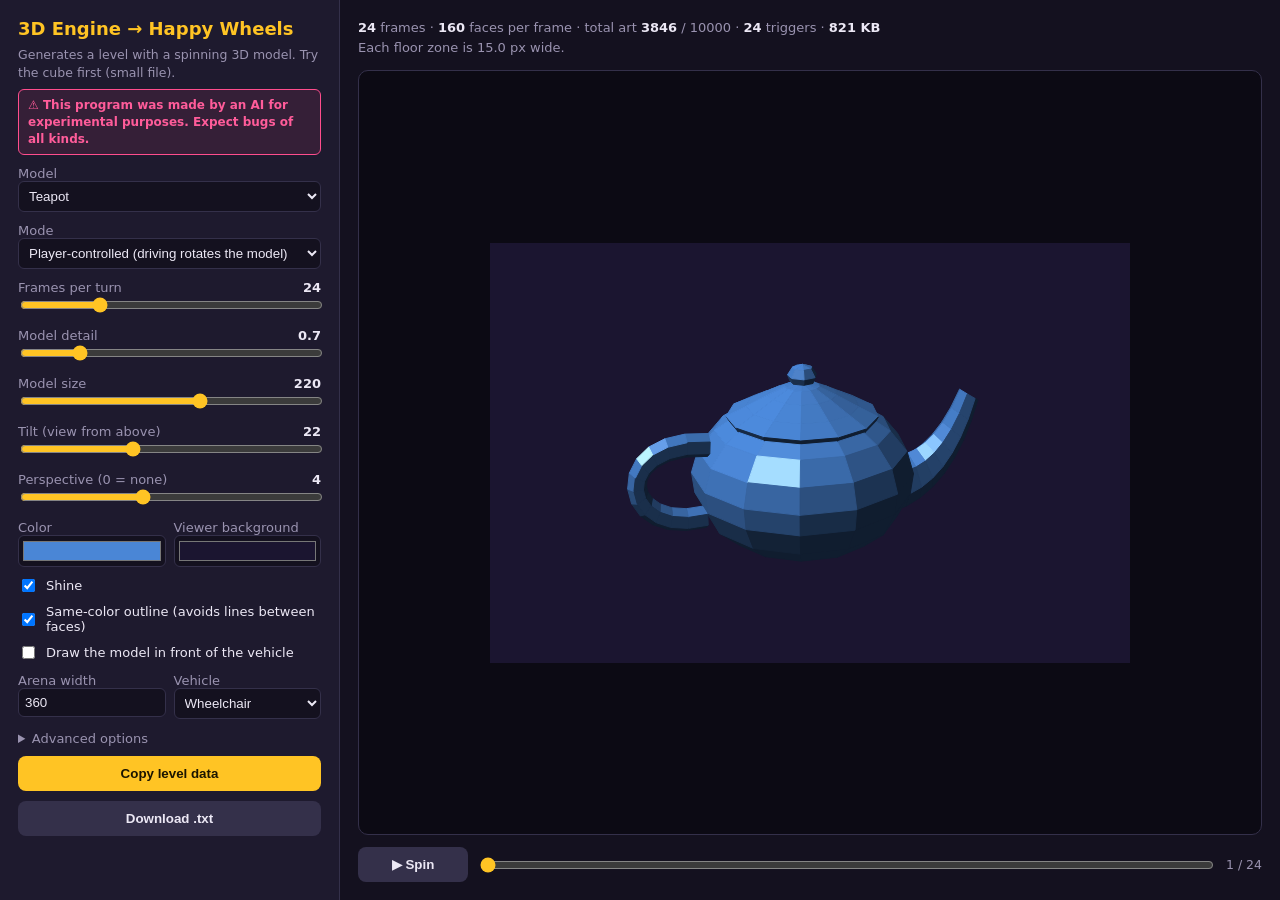
==== hw3d.html @ 662cba56 "Add files via upload" ====
<!doctype html>
<html lang="en"><head><meta charset="utf-8"><meta name="viewport" content="width=device-width,initial-scale=1">
<title>3D Engine for Happy Wheels</title>
<style>
:root{--bg:#14111f;--pn:#1e1a2e;--tx:#ece8f5;--mu:#9a93b0;--ac:#ffc424;--bd:#34304a}
*{box-sizing:border-box}body{margin:0;background:var(--bg);color:var(--tx);font:15px system-ui,sans-serif;display:flex;min-height:100vh}
aside{width:340px;padding:18px;background:var(--pn);border-right:1px solid var(--bd);overflow:auto;max-height:100vh;position:sticky;top:0}
main{flex:1;padding:18px;display:flex;flex-direction:column;gap:12px;min-width:0}
h1{font-size:18px;margin:0 0 6px;color:var(--ac)}
label{display:block;margin-top:11px;font-size:13px;color:var(--mu)}label b{color:var(--tx);float:right}
input[type=range]{width:100%;accent-color:var(--ac)}
select,input[type=number]{width:100%;background:var(--bg);color:var(--tx);border:1px solid var(--bd);border-radius:6px;padding:6px}
input[type=color]{width:100%;height:32px;background:var(--bg);border:1px solid var(--bd);border-radius:6px}
.row{display:flex;gap:8px}.row>div{flex:1}
.chk{display:flex;align-items:center;gap:8px;margin-top:9px;font-size:13px;color:var(--tx)}
button{background:var(--ac);color:#1b1500;border:0;border-radius:8px;padding:10px 14px;font-weight:700;cursor:pointer;width:100%;margin-top:10px}
button.s{background:var(--bd);color:var(--tx)}
details{margin-top:12px;font-size:13px;color:var(--mu)}summary{cursor:pointer}
#stats{font-size:13px;color:var(--mu);line-height:1.55}#stats b{color:var(--tx)}.warn{color:#ff8a8a}
#stage{flex:1;display:flex;align-items:center;justify-content:center;background:#0c0a14;border:1px solid var(--bd);border-radius:10px;min-height:320px}
canvas{max-width:100%;max-height:100%}
.ctl{display:flex;gap:10px;align-items:center}.ctl button{width:110px;margin:0}.ctl input{flex:1}
small{color:var(--mu)}
.ai{margin-top:8px;padding:7px 9px;border:1px solid #ff4d8d;border-radius:6px;background:#ff4d8d1a;color:#ff5c9a;font-size:12px;font-weight:700;line-height:1.4}
@media(max-width:760px){body{flex-direction:column}aside{width:auto;max-height:none;position:static}}
</style></head><body>
<aside>
<h1>3D Engine → Happy Wheels</h1>
<small>Generates a level with a spinning 3D model. Try the cube first (small file).</small>
<div class="ai">⚠ This program was made by an AI for experimental purposes. Expect bugs of all kinds.</div>
<label>Model</label>
<select id="model"><option value="tetera">Teapot</option><option value="cubo">Cube</option><option value="esfera">Faceted sphere</option><option value="toro">Torus (donut)</option><option value="obj">.obj file…</option></select>
<input id="obj" type="file" accept=".obj" style="display:none;margin-top:6px;color:var(--mu)">
<label>Mode</label>
<select id="mode"><option value="control">Player-controlled (driving rotates the model)</option><option value="auto">Automatic (spins by itself)</option></select>
<label>Frames per turn <b id="vN"></b></label><input id="frames" type="range" min="8" max="72" step="1" value="24">
<label>Model detail <b id="vD"></b></label><input id="detail" type="range" min="0.5" max="1.6" step="0.1" value="0.7">
<label>Model size <b id="vS"></b></label><input id="size" type="range" min="100" max="300" step="10" value="220">
<label>Tilt (view from above) <b id="vP"></b></label><input id="pitch" type="range" min="0" max="60" step="1" value="22">
<label>Perspective (0 = none) <b id="vQ"></b></label><input id="persp" type="range" min="0" max="10" step="0.5" value="4">
<div class="row"><div><label>Color</label><input id="color" type="color" value="#4a86d6"></div><div><label>Viewer background</label><input id="back" type="color" value="#1b1530"></div></div>
<div class="chk"><input id="spec" type="checkbox" checked><span>Shine</span></div>
<div class="chk"><input id="outline" type="checkbox" checked><span>Same-color outline (avoids lines between faces)</span></div>
<div class="chk"><input id="fore" type="checkbox"><span>Draw the model in front of the vehicle</span></div>
<div class="row"><div><label>Arena width</label><input id="arena" type="number" value="360"></div><div><label>Vehicle</label><select id="veh"><option value="1">Wheelchair</option><option value="2">Segway</option><option value="4">Shopping cart</option></select></div></div>
<div id="autoOpts" style="display:none"><label>Seconds per frame <b id="vT"></b></label><input id="dt" type="range" min="0.05" max="0.3" step="0.01" value="0.1"></div>
<details><summary>Advanced options</summary>
<div class="row"><div><label>"Triggered by" player</label><input id="bp" type="number" value="1"></div><div><label>"Triggered by" timers</label><input id="bt" type="number" value="5"></div></div>
<div class="row"><div><label>Zone repeat type</label><input id="rz" type="number" value="2"></div><div><label>Initial rotation (°)</label><input id="yaw0" type="number" value="20"></div></div>
<div class="row"><div><label>"Change opacity" action (group)</label><input id="opa" type="number" value="1"></div><div><label>"Activate" action (trigger)</label><input id="tra" type="number" value="0"></div></div>
<div class="row"><div><label>Position x</label><input id="cx" type="number" value="1000"></div><div><label>Floor height (y)</label><input id="floor" type="number" value="5400"></div></div>
<div class="chk"><input id="two" type="checkbox"><span>Draw both sides (if the .obj looks empty)</span></div>
<div class="chk"><input id="flip" type="checkbox"><span>Flip faces (.obj)</span></div>
</details>
<button id="copy">Copy level data</button>
<button id="dl" class="s">Download .txt</button>
</aside>
<main>
<div id="stats"></div>
<div id="stage"><canvas id="cv" width="640" height="420"></canvas></div>
<div class="ctl"><button id="play" class="s">▶ Spin</button><input id="fr" type="range" min="0" max="23" value="0"><small id="frl"></small></div>
</main>
<script>
/* HW3D: "motor 3D" precalculado para Happy Wheels.
   Renderiza N fotogramas del modelo girando (proyeccion, culling, orden de pintor, sombreado plano)
   como grupos de arte, y los muestra con triggers de opacidad:
   - modo "control": zonas en el piso; la posicion del jugador elige el fotograma.
   - modo "auto":    cadena de retrasos + temporizadores que ciclan los fotogramas solos. */
const HW3D = (function () {
  'use strict';
  const V = {
    sub: (a, b) => [a[0] - b[0], a[1] - b[1], a[2] - b[2]],
    add: (a, b) => [a[0] + b[0], a[1] + b[1], a[2] + b[2]],
    mul: (a, k) => [a[0] * k, a[1] * k, a[2] * k],
    dot: (a, b) => a[0] * b[0] + a[1] * b[1] + a[2] * b[2],
    cross: (a, b) => [a[1] * b[2] - a[2] * b[1], a[2] * b[0] - a[0] * b[2], a[0] * b[1] - a[1] * b[0]],
    len: (a) => Math.hypot(a[0], a[1], a[2]),
    norm: (a) => { const l = Math.hypot(a[0], a[1], a[2]) || 1; return [a[0] / l, a[1] / l, a[2] / l]; },
  };

  // ------------------------------------------------------------------ geometria
  function newell(p) {
    let nx = 0, ny = 0, nz = 0;
    for (let i = 0; i < p.length; i++) {
      const a = p[i], b = p[(i + 1) % p.length];
      nx += (a[1] - b[1]) * (a[2] + b[2]); ny += (a[2] - b[2]) * (a[0] + b[0]); nz += (a[0] - b[0]) * (a[1] + b[1]);
    }
    return V.norm([nx, ny, nz]);
  }
  function dedupe(p) {
    const o = [];
    for (const q of p) { const l = o[o.length - 1]; if (!l || V.len(V.sub(q, l)) > 1e-6) o.push(q); }
    if (o.length > 1 && V.len(V.sub(o[0], o[o.length - 1])) < 1e-6) o.pop();
    return o;
  }
  // agrega una cara orientada hacia afuera respecto de 'ctr' (punto interior local)
  function addFace(M, pts, ctr, part) {
    let p = dedupe(pts); if (p.length < 3) return;
    const n = newell(p), m = V.mul(p.reduce((a, b) => V.add(a, b), [0, 0, 0]), 1 / p.length);
    if (ctr && V.dot(n, V.sub(m, ctr)) < 0) p = p.slice().reverse();
    M.faces.push({ p, part });
  }
  function revolve(M, prof, seg, part, y0) {
    const ring = (i, u) => { const a = (u / seg) * Math.PI * 2; return [prof[i][0] * Math.cos(a), prof[i][1], prof[i][0] * Math.sin(a)]; };
    for (let i = 0; i < prof.length - 1; i++) for (let u = 0; u < seg; u++)
      addFace(M, [ring(i, u), ring(i, u + 1), ring(i + 1, u + 1), ring(i + 1, u)], [0, (prof[i][1] + prof[i + 1][1]) / 2, 0], part);
  }
  function sweep(M, center, radius, seg, part) {
    const n = center.length, rings = [], cs = [];
    for (let i = 0; i < n; i++) {
      const t = V.norm(V.sub(center[Math.min(n - 1, i + 1)], center[Math.max(0, i - 1)]));
      const b = [0, 0, 1], nm = V.norm(V.cross(b, t)); const ring = [];
      for (let u = 0; u < seg; u++) { const a = (u / seg) * Math.PI * 2; ring.push(V.add(center[i], V.add(V.mul(nm, radius[i] * Math.cos(a)), V.mul(b, radius[i] * Math.sin(a))))); }
      rings.push(ring);
    }
    for (let i = 0; i < n - 1; i++) for (let u = 0; u < seg; u++) {
      const u2 = (u + 1) % seg;
      addFace(M, [rings[i][u], rings[i][u2], rings[i + 1][u2], rings[i + 1][u]], V.mul(V.add(center[i], center[i + 1]), 0.5), part);
    }
  }
  const bez = (P, t) => { const s = 1 - t; let o = [0, 0, 0]; const n = P.length - 1;
    const C = n === 2 ? [1, 2, 1] : [1, 3, 3, 1];
    P.forEach((p, i) => { o = V.add(o, V.mul(p, C[i] * Math.pow(s, n - i) * Math.pow(t, i))); }); return o; };
  function normalize(M) {
    let mn = [1e9, 1e9, 1e9], mx = [-1e9, -1e9, -1e9];
    M.faces.forEach((f) => f.p.forEach((q) => { for (let i = 0; i < 3; i++) { mn[i] = Math.min(mn[i], q[i]); mx[i] = Math.max(mx[i], q[i]); } }));
    const c = V.mul(V.add(mn, mx), 0.5); let r = 0;
    M.faces.forEach((f) => { f.p = f.p.map((q) => V.sub(q, c)); f.p.forEach((q) => (r = Math.max(r, V.len(q)))); });
    M.faces.forEach((f) => (f.p = f.p.map((q) => V.mul(q, 1 / r))));
    return M;
  }

  const MODELS = {
    cubo() {
      const M = { faces: [] }, s = 0.72;
      const P = (x, y, z) => [x * s, y * s, z * s];
      [[[-1, -1, 1], [1, -1, 1], [1, 1, 1], [-1, 1, 1]], [[1, -1, -1], [-1, -1, -1], [-1, 1, -1], [1, 1, -1]],
       [[-1, -1, -1], [-1, -1, 1], [-1, 1, 1], [-1, 1, -1]], [[1, -1, 1], [1, -1, -1], [1, 1, -1], [1, 1, 1]],
       [[-1, 1, 1], [1, 1, 1], [1, 1, -1], [-1, 1, -1]], [[-1, -1, -1], [1, -1, -1], [1, -1, 1], [-1, -1, 1]]]
        .forEach((q) => addFace(M, q.map((a) => P(...a)), [0, 0, 0], 0));
      return normalize(M);
    },
    esfera() { // icosaedro subdividido una vez (80 caras)
      const t = (1 + Math.sqrt(5)) / 2;
      let v = [[-1, t, 0], [1, t, 0], [-1, -t, 0], [1, -t, 0], [0, -1, t], [0, 1, t], [0, -1, -t], [0, 1, -t], [t, 0, -1], [t, 0, 1], [-t, 0, -1], [-t, 0, 1]].map(V.norm);
      let f = [[0, 11, 5], [0, 5, 1], [0, 1, 7], [0, 7, 10], [0, 10, 11], [1, 5, 9], [5, 11, 4], [11, 10, 2], [10, 7, 6], [7, 1, 8], [3, 9, 4], [3, 4, 2], [3, 2, 6], [3, 6, 8], [3, 8, 9], [4, 9, 5], [2, 4, 11], [6, 2, 10], [8, 6, 7], [9, 8, 1]];
      const cache = {}, mid = (a, b) => { const k = a < b ? a + '_' + b : b + '_' + a; if (cache[k] === undefined) { v.push(V.norm(V.mul(V.add(v[a], v[b]), 0.5))); cache[k] = v.length - 1; } return cache[k]; };
      const g = []; f.forEach(([a, b, c]) => { const ab = mid(a, b), bc = mid(b, c), ca = mid(c, a); g.push([a, ab, ca], [b, bc, ab], [c, ca, bc], [ab, bc, ca]); });
      const M = { faces: [] }; g.forEach((tr) => addFace(M, tr.map((i) => v[i]), [0, 0, 0], 0));
      return normalize(M);
    },
    toro(d = 1) {
      const M = { faces: [] }, U = Math.max(8, Math.round(22 * d)), W = Math.max(6, Math.round(11 * d)), R = 0.68, r = 0.32;
      const P = (u, w) => { const a = (u / U) * Math.PI * 2, b = (w / W) * Math.PI * 2;
        return [(R + r * Math.cos(b)) * Math.cos(a), r * Math.sin(b), (R + r * Math.cos(b)) * Math.sin(a)]; };
      for (let u = 0; u < U; u++) for (let w = 0; w < W; w++) {
        const a = ((u + 0.5) / U) * Math.PI * 2;
        addFace(M, [P(u, w), P(u + 1, w), P(u + 1, w + 1), P(u, w + 1)], [R * Math.cos(a), 0, R * Math.sin(a)], 0);
      }
      return normalize(M);
    },
    tetera(d = 1) {
      const M = { faces: [] }, S = Math.max(8, Math.round(18 * d)), SS = Math.max(6, Math.round(10 * d)), SH = Math.max(5, Math.round(8 * d));
      revolve(M, [[0, 0], [0.38, 0.02], [0.62, 0.08], [0.8, 0.2], [0.9, 0.36], [0.92, 0.5], [0.86, 0.65], [0.72, 0.78], [0.6, 0.84]], S, 0);
      revolve(M, [[0.6, 0.84], [0.62, 0.87], [0.46, 0.93], [0.28, 1.0], [0.14, 1.05], [0, 1.07]], S, 1);
      revolve(M, [[0, 1.07], [0.1, 1.08], [0.12, 1.12], [0.08, 1.17], [0, 1.19]], Math.max(6, Math.round(10 * d)), 2);
      const sp = [], spr = []; for (let i = 0; i <= 8; i++) { const t = i / 8; sp.push(bez([[0.78, 0.3, 0], [1.28, 0.3, 0], [1.52, 0.86, 0]], t)); spr.push(0.2 - 0.11 * t); }
      sweep(M, sp, spr, SS, 3);
      const hd = [], hr = []; for (let i = 0; i <= 12; i++) { const t = i / 12; hd.push(bez([[-0.8, 0.74, 0], [-1.6, 0.86, 0], [-1.55, 0.2, 0], [-0.84, 0.26, 0]], t)); hr.push(0.075); }
      sweep(M, hd, hr, SH, 4);
      M.faces.forEach((f) => (f.p = f.p.map((q) => [q[0], q[1] * 1.3, q[2]]))); // mas alta
      return normalize(M);
    },
  };

  function parseOBJ(text) {
    const vs = [], M = { faces: [] };
    for (const line of text.split(/\r?\n/)) {
      const t = line.trim().split(/\s+/);
      if (t[0] === 'v') vs.push([+t[1], +t[2], +t[3]]);
      else if (t[0] === 'f') {
        const idx = t.slice(1).map((s) => { const k = parseInt(s, 10); return k < 0 ? vs.length + k : k - 1; });
        if (idx.length >= 3 && idx.every((k) => vs[k])) M.faces.push({ p: idx.map((k) => vs[k]), part: 0 });
      }
    }
    if (!M.faces.length) throw new Error('The OBJ file has no faces');
    return normalize(M);
  }

  // ------------------------------------------------------------------ render
  const hex = (c) => (c[0] << 16) | (c[1] << 8) | c[2];
  const clamp = (v) => Math.max(0, Math.min(255, Math.round(v)));
  /* o: {frames,pitch,yaw0,persp,color:[r,g,b],spec,flip,twoSided,outline} -> {frames:[{polys:[{pts,color}]}],extent} */
  function renderFrames(model, o) {
    const N = o.frames, pit = (o.pitch * Math.PI) / 180, cp = Math.cos(pit), sp = Math.sin(pit);
    const D = o.persp > 0 ? o.persp : 0, L = V.norm([-0.45, 0.65, 0.62]);
    const frames = []; let ext = 0;
    for (let k = 0; k < N; k++) {
      const th = ((o.yaw0 || 0) * Math.PI) / 180 + (k / N) * Math.PI * 2, c = Math.cos(th), s = Math.sin(th);
      const rot = (q) => { const x = q[0] * c + q[2] * s, z = -q[0] * s + q[2] * c; return [x, q[1] * cp - z * sp, q[1] * sp + z * cp]; };
      const out = [];
      for (const f of model.faces) {
        let P = f.p.map(rot); if (o.flip) P = P.slice().reverse();
        const n = newell(P), m = V.mul(P.reduce((a, b) => V.add(a, b), [0, 0, 0]), 1 / P.length);
        const toEye = D ? V.sub([0, 0, D], m) : [0, 0, 1];
        let facing = V.dot(n, toEye) > 0;
        if (!facing && !o.twoSided) continue;
        const nn = facing ? n : V.mul(n, -1);
        const diff = Math.max(0, V.dot(nn, L)), r = V.sub(V.mul(nn, 2 * V.dot(nn, L)), L);
        const spec = o.spec ? Math.pow(Math.max(0, r[2]), 24) * 0.55 : 0, ia = 0.22 + 0.82 * diff;
        const base = (o.partColors && o.partColors[f.part]) || o.color;
        const col = [clamp(base[0] * ia + 255 * spec), clamp(base[1] * ia + 255 * spec), clamp(base[2] * ia + 255 * spec)];
        const pts = P.map((q) => { const sc = D ? D / (D - q[2]) : 1; return [q[0] * sc, -q[1] * sc]; });
        for (const q of pts) ext = Math.max(ext, Math.abs(q[0]), Math.abs(q[1]));
        out.push({ pts, z: m[2], color: col });
      }
      out.sort((a, b) => a.z - b.z);
      frames.push({ polys: out });
    }
    return { frames, extent: ext };
  }

  // ------------------------------------------------------------------ XML
  const r1 = (v) => Math.round(v * 10) / 10;
  function artXml(pts, color, outline, id) {
    const Q = pts.map((p) => [r1(p[0]), r1(p[1])]);
    let a = 1e9, b = 1e9, c = -1e9, d = -1e9; Q.forEach((q) => { a = Math.min(a, q[0]); c = Math.max(c, q[0]); b = Math.min(b, q[1]); d = Math.max(d, q[1]); });
    const w = Math.max(2, Math.round(c - a)), h = Math.max(2, Math.round(d - b)), cx = (a + c) / 2, cy = (b + d) / 2;
    return { cx, cy, w, h, vs: Q.map((q, i) => `v${i}="${r1(q[0] - cx)}_${r1(q[1] - cy)}"`).join(' '), n: Q.length, color, outline, id };
  }
  const esc = (s) => String(s).replace(/&/g, '&amp;').replace(/</g, '&lt;');

  /* p: opciones del nivel. Devuelve {xml, stats, frames, scale, ...} */
  function build(model, p) {
    const N = p.frames, rf = renderFrames(model, p), scale = (p.size / 2) / (rf.extent || 1);
    const cx = p.cx, floor = p.floor, my = floor - p.height;   // centro del modelo
    let id = 0, art = 0, faces = 0;
    const groups = rf.frames.map((fr, k) => {
      const sh = [];
      for (const q of fr.polys) {
        const pts = q.pts.map((t) => [cx + t[0] * scale, my + t[1] * scale]);
        const A = artXml(pts, hex(q.color), p.outline ? hex(q.color) : -1, id++);
        if (A.n < 3) continue;
        sh.push(`<sh t="4" i="f" p0="${r1(A.cx)}" p1="${r1(A.cy)}" p2="${A.w}" p3="${A.h}" p4="0" p5="f" p6="f" p7="1" p8="${A.color}" p9="${A.outline}" p10="100" p11="1"><v f="t" id="${A.id}" n="${A.n}" ${A.vs}/></sh>`);
      }
      faces += sh.length; art += sh.length;
      const op = k === 0 ? 100 : 0;
      return `<g x="${r1(cx)}" y="${r1(my)}" r="0" ox="${-r1(cx)}" oy="${-r1(my)}" s="f" f="${p.foreground ? 't' : 'f'}" o="${op}" im="f" fr="f">\n${sh.join('\n')}\n</g>`;
    });

    // ----- escenario -----
    const shapes = [], specials = [], WW = p.arenaW, wallH = 700, th = 300;
    const rect = (x, y, w, h, col, inter, op) => { shapes.push(`<sh t="0"${inter ? '' : ' i="f"'} p0="${r1(x)}" p1="${r1(y)}" p2="${Math.round(w)}" p3="${Math.round(h)}" p4="0" p5="t" p6="f" p7="1" p8="${col}" p9="-1" p10="${op || 100}" p11="1"/>`); if (!inter) art++; };
    rect(cx, floor + th / 2, WW + 120, th, 0x3a2a63, true);                       // piso
    rect(cx - WW / 2 - 40, floor - wallH / 2 + 10, 40, wallH, 0x3a2a63, true);    // paredes
    rect(cx + WW / 2 + 40, floor - wallH / 2 + 10, 40, wallH, 0x3a2a63, true);
    rect(cx, my, p.size * 1.35, p.size * 1.35, p.backColor === undefined ? 0x1b1530 : p.backColor, false, 100);             // fondo del visor
    rect(cx, floor - 3, WW, 6, 0xffc424, false, 100);                              // franja del piso
    const txt = (x, y, s, size, col) => specials.push(`<sp t="16" p0="${r1(x)}" p1="${r1(y)}" p2="0" p3="${col}" p4="2" p5="${size}" p6="1" p8="100"><p7><![CDATA[${esc(s)}]]></p7></sp>`);
    txt(cx - 130, floor - 50, p.mode === 'control' ? 'Move the vehicle left and right to rotate the model' : 'Spinning 3D model', 12, 0xece8f5);

    // ----- triggers -----
    const trig = [], T = (a, body) => trig.push(`<t x="${r1(a.x)}" y="${r1(a.y)}" w="${a.w}" h="${a.h}" a="0" b="${a.b}" t="1" r="${a.r}" sd="f"${a.i ? ` i="${a.i}"` : ''} d="${a.d}">\n${body.join('\n')}\n</t>`);
    const OP = p.opAct === undefined ? 1 : p.opAct, TA = p.trigAct === undefined ? 0 : p.trigAct;
    const gop = (i, o) => `<g i="${i}"><a i="${OP}" p0="${o}" p1="0"/></g>`, tact = (i) => `<t i="${i}"><a i="${TA}"/></t>`;
    const left = cx - WW / 2, zw = WW / N;
    if (p.mode === 'control') {
      for (let k = 0; k < N; k++) {
        const body = []; for (let j = 0; j < N; j++) body.push(gop(j, j === k ? 100 : 0));
        T({ x: left + zw * (k + 0.5), y: floor - 150, w: Math.max(5, Math.ceil(zw)), h: 300, b: p.bPlayer, r: p.rZone, i: 0, d: 0 }, body);
      }
    } else {
      // 0: arranque (jugador) | 1..N: cadena de retrasos | N+1..2N: temporizadores
      T({ x: cx, y: floor - 150, w: WW, h: 300, b: p.bPlayer, r: 1, i: 0, d: 0 }, [tact(1)]);
      for (let k = 0; k < N; k++) {
        const body = [tact(N + 1 + k)]; if (k < N - 1) body.push(tact(2 + k));
        T({ x: 150 + k * 3, y: 200, w: 40, h: 40, b: p.bTimer, r: 1, i: 0, d: k === 0 ? 0 : p.dt }, body);
      }
      for (let k = 0; k < N; k++)
        T({ x: 150 + k * 3, y: 300, w: 40, h: 40, b: p.bTimer, r: 4, i: +(N * p.dt).toFixed(3), d: 0 }, [gop(k, 100), gop((k - 1 + N) % N, 0)]);
    }

    const startX = p.mode === 'control' ? left + 40 : cx - 150;
    const xml = `<levelXML>\n    <info v="2.01" rv="1.99.2" x="${r1(startX)}" y="${r1(floor - 60)}" c="${p.vehicle}" f="t" h="f" bg="0" bgc="1710618" e="1"/>\n` +
      `    <shapes>\n        ${shapes.join('\n        ')}\n    </shapes>\n    <specials>\n        ${specials.join('\n        ')}\n    </specials>\n` +
      `    <groups>\n${groups.join('\n')}\n    </groups>\n    <triggers>\n${trig.join('\n')}\n    </triggers>\n</levelXML>\n`;
    return { xml, rf, scale, art, facesPerFrame: Math.round(faces / N), maxFaces: Math.max(...rf.frames.map((f) => f.polys.length)), triggers: trig.length, groups: N, cy: my };
  }

  return { MODELS, parseOBJ, renderFrames, build };
})();
if (typeof module !== 'undefined') module.exports = HW3D;

</script>
<script>
const $=id=>document.getElementById(id);
let objModel=null,last=null,timer=null,anim=null;
const num=id=>+$(id).value, hexRGB=h=>[1,3,5].map(i=>parseInt(h.substr(i,2),16));
function labels(){[['frames','vN'],['detail','vD'],['size','vS'],['pitch','vP'],['persp','vQ'],['dt','vT']].forEach(([a,b])=>$(b).textContent=$(a).value);
  $('autoOpts').style.display=$('mode').value==='auto'?'block':'none';$('obj').style.display=$('model').value==='obj'?'block':'none'}
function run(){
  labels();
  let model;
  try{model=$('model').value==='obj'?objModel:HW3D.MODELS[$('model').value](num('detail'));}catch(e){model=null}
  if(!model){$('stats').innerHTML='<span class="warn">Choose an .obj file.</span>';return}
  const p={frames:num('frames'),pitch:num('pitch'),yaw0:num('yaw0'),persp:num('persp')>0?num('persp')+1.5:0,color:hexRGB($('color').value),
    spec:$('spec').checked,flip:$('flip').checked,twoSided:$('two').checked,outline:$('outline').checked,size:num('size'),cx:num('cx'),floor:num('floor'),
    height:Math.round(num('size')*0.6),arenaW:num('arena'),foreground:$('fore').checked,mode:$('mode').value,vehicle:num('veh'),
    opAct:num('opa'),trigAct:num('tra'),bPlayer:num('bp'),bTimer:num('bt'),rZone:num('rz'),dt:num('dt'),backColor:parseInt($('back').value.slice(1),16)};
  const r=HW3D.build(model,p);last={r,p,model};
  $('fr').max=p.frames-1;if(+$('fr').value>p.frames-1)$('fr').value=0;
  const kb=Math.round(r.xml.length/1024),over=r.art>10000;
  $('stats').innerHTML=`<b>${p.frames}</b> frames · <b>${r.facesPerFrame}</b> faces per frame · total art <b>${r.art}</b> / 10000 · <b>${r.triggers}</b> triggers · <b>${kb>=1024?(kb/1024).toFixed(2)+' MB':kb+' KB'}</b>`+
   (over?'<br><span class="warn">Over the art limit: lower the frames or the detail.</span>':'')+
   (kb>900?'<br><span class="warn">Very large file: if the game freezes on import, lower the frames or the detail.</span>':'')+
   (p.mode==='control'?`<br>Each floor zone is ${(p.arenaW/p.frames).toFixed(1)} px wide.`:'');
  draw();
}
function draw(){
  if(!last)return;const {r,p}=last,k=+$('fr').value,cv=$('cv'),W=cv.width,H=cv.height,g=cv.getContext('2d');
  g.fillStyle='#'+('000000'+p.backColor.toString(16)).slice(-6);g.fillRect(0,0,W,H);
  const s=Math.min(W,H)/2/(r.rf.extent||1)*0.9;
  for(const q of r.rf.frames[k].polys){g.fillStyle=g.strokeStyle=`rgb(${q.color})`;g.beginPath();
    q.pts.forEach((t,i)=>i?g.lineTo(W/2+t[0]*s,H/2+t[1]*s):g.moveTo(W/2+t[0]*s,H/2+t[1]*s));g.closePath();g.fill();if(p.outline)g.stroke()}
  $('frl').textContent=(k+1)+' / '+p.frames;
}
function debounce(){clearTimeout(timer);labels();timer=setTimeout(run,200)}
['model','mode','frames','detail','size','pitch','persp','color','back','spec','outline','fore','arena','veh','dt','bp','bt','rz','yaw0','opa','tra','cx','floor','two','flip'].forEach(i=>$(i).addEventListener('input',debounce));
$('fr').addEventListener('input',draw);
$('play').onclick=()=>{if(anim){clearInterval(anim);anim=null;$('play').textContent='▶ Spin';return}
  $('play').textContent='❚❚ Pause';anim=setInterval(()=>{const n=last?last.p.frames:1;$('fr').value=(+$('fr').value+1)%n;draw()},90)};
$('obj').onchange=e=>{const f=e.target.files[0];if(!f)return;const rd=new FileReader();
  rd.onload=()=>{try{objModel=HW3D.parseOBJ(rd.result);run()}catch(err){objModel=null;$('stats').innerHTML='<span class="warn">'+err.message+'</span>'}};rd.readAsText(f)};
$('copy').onclick=async()=>{if(!last)return;const x=last.r.xml;
  try{await navigator.clipboard.writeText(x)}catch(_){const t=document.createElement('textarea');t.value=x;document.body.appendChild(t);t.select();document.execCommand('copy');t.remove()}
  $('copy').textContent='Copied!';setTimeout(()=>$('copy').textContent='Copy level data',1500)};
$('dl').onclick=()=>{if(!last)return;const a=document.createElement('a');a.href=URL.createObjectURL(new Blob([last.r.xml],{type:'text/plain'}));a.download='model3d_levelxml.txt';a.click()};
run();
</script></body></html>
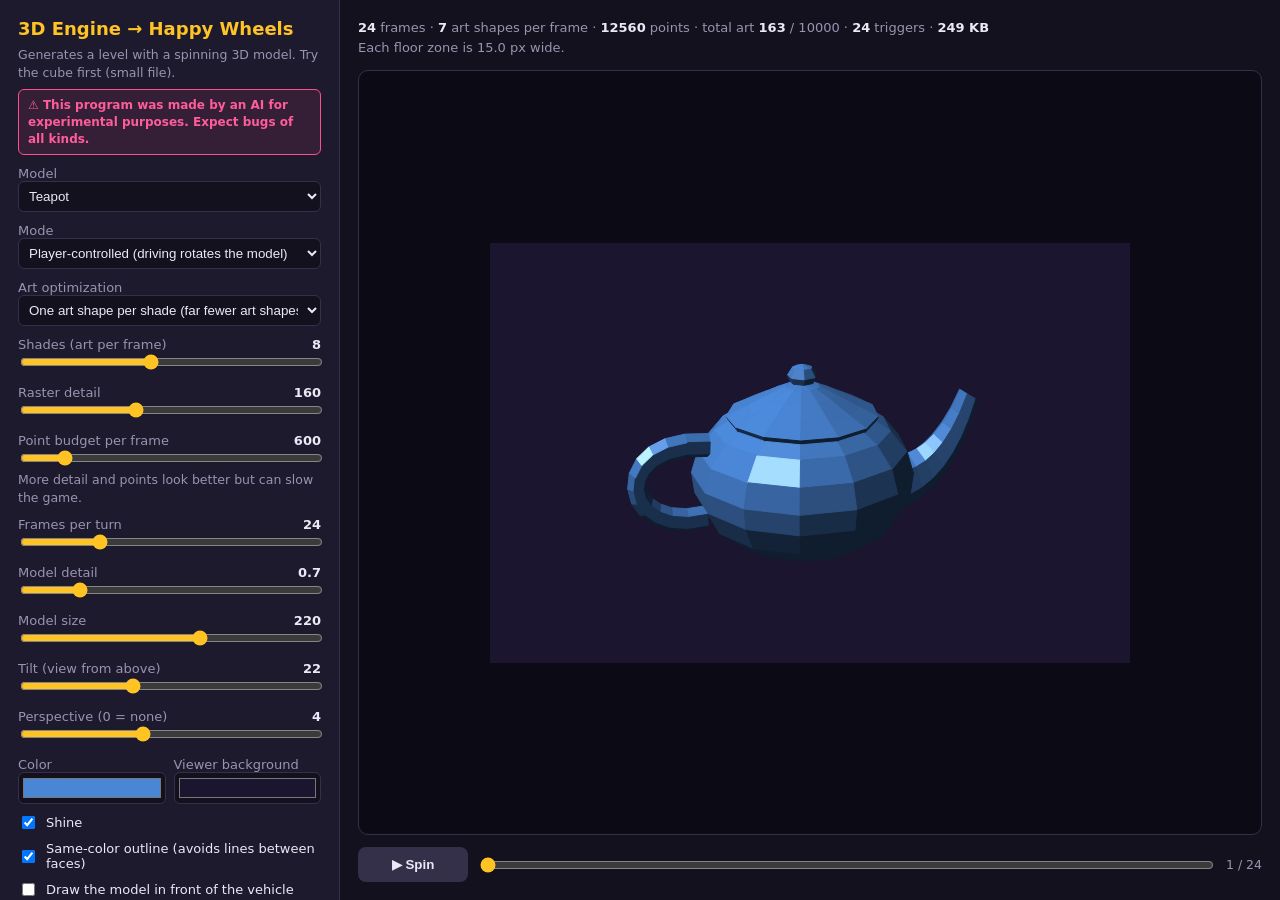
==== commit d875670e: "Update print statement from 'Hello' to 'Goodbye'" ====
--- a/hw3d.html
+++ b/hw3d.html
@@ -33,6 +33,12 @@
 <input id="obj" type="file" accept=".obj" style="display:none;margin-top:6px;color:var(--mu)">
 <label>Mode</label>
 <select id="mode"><option value="control">Player-controlled (driving rotates the model)</option><option value="auto">Automatic (spins by itself)</option></select>
+<label>Art optimization</label>
+<select id="opt"><option value="mono">One art shape per shade (far fewer art shapes)</option><option value="faces">Classic (one art shape per face)</option></select>
+<div id="monoOpts"><label>Shades (art per frame) <b id="vH"></b></label><input id="shades" type="range" min="2" max="16" step="1" value="8">
+<label>Raster detail <b id="vR"></b></label><input id="rres" type="range" min="64" max="320" step="8" value="160">
+<label>Point budget per frame <b id="vB"></b></label><input id="pbud" type="range" min="100" max="4000" step="50" value="600">
+<small>More detail and points look better but can slow the game.</small></div>
 <label>Frames per turn <b id="vN"></b></label><input id="frames" type="range" min="8" max="72" step="1" value="24">
 <label>Model detail <b id="vD"></b></label><input id="detail" type="range" min="0.5" max="1.6" step="0.1" value="0.7">
 <label>Model size <b id="vS"></b></label><input id="size" type="range" min="100" max="300" step="10" value="220">
@@ -61,12 +67,520 @@
 <div class="ctl"><button id="play" class="s">▶ Spin</button><input id="fr" type="range" min="0" max="23" value="0"><small id="frl"></small></div>
 </main>
 <script>
+/* HWCore: imagen -> level data de Happy Wheels (formas de arte sh t="4").
+   Presupuesto = cantidad de formas de arte (el contador del juego cuenta 1 por forma). */
+const HWCore = (function () {
+  'use strict';
+
+  function rng(seed) {
+    let a = seed | 0;
+    return function () {
+      a = (a + 0x6D2B79F5) | 0;
+      let t = Math.imul(a ^ (a >>> 15), 1 | a);
+      t = (t + Math.imul(t ^ (t >>> 7), 61 | t)) ^ t;
+      return ((t ^ (t >>> 14)) >>> 0) / 4294967296;
+    };
+  }
+
+  // ---------- suavizado que respeta bordes ----------
+  function bilateral(src, w, h, blur) {
+    if (blur <= 0) return src;
+    const r = Math.min(4, Math.max(1, Math.round(blur)));
+    const sc2 = 2 * Math.pow(blur * 12, 2), ss2 = 2 * r * r * 0.5;
+    const out = new Uint8ClampedArray(src.length);
+    const wsp = new Float32Array((2 * r + 1) * (2 * r + 1));
+    for (let dy = -r; dy <= r; dy++) for (let dx = -r; dx <= r; dx++)
+      wsp[(dy + r) * (2 * r + 1) + dx + r] = Math.exp(-(dx * dx + dy * dy) / ss2);
+    for (let y = 0; y < h; y++) for (let x = 0; x < w; x++) {
+      const i = (y * w + x) * 4, R = src[i], G = src[i + 1], B = src[i + 2];
+      let sr = 0, sg = 0, sb = 0, sw = 0;
+      for (let dy = -r; dy <= r; dy++) {
+        const yy = y + dy; if (yy < 0 || yy >= h) continue;
+        for (let dx = -r; dx <= r; dx++) {
+          const xx = x + dx; if (xx < 0 || xx >= w) continue;
+          const j = (yy * w + xx) * 4;
+          const dr = src[j] - R, dg = src[j + 1] - G, db = src[j + 2] - B;
+          const k = wsp[(dy + r) * (2 * r + 1) + dx + r] * Math.exp(-(dr * dr + dg * dg + db * db) / sc2);
+          sr += src[j] * k; sg += src[j + 1] * k; sb += src[j + 2] * k; sw += k;
+        }
+      }
+      out[i] = sr / sw; out[i + 1] = sg / sw; out[i + 2] = sb / sw; out[i + 3] = 255;
+    }
+    return out;
+  }
+
+  // ---------- k-means ----------
+  function quantize(rgba, w, h, K, blur, seed) {
+    const src = bilateral(rgba, w, h, blur);
+    const n = w * h, rand = rng(seed || 1);
+    const step = Math.max(1, Math.floor(n / 30000));
+    const S = []; for (let p = 0; p < n; p += step) S.push(p);
+    const m = S.length;
+    const cen = new Float64Array(K * 3);
+    const d2 = new Float64Array(m).fill(Infinity);
+    let first = S[Math.floor(rand() * m)];
+    for (let k = 0; k < K; k++) {
+      let pick = first;
+      if (k > 0) {
+        let tot = 0; for (let s = 0; s < m; s++) tot += d2[s];
+        let r = rand() * tot, s = 0;
+        for (; s < m - 1; s++) { r -= d2[s]; if (r <= 0) break; }
+        pick = S[s];
+      }
+      for (let c = 0; c < 3; c++) cen[k * 3 + c] = src[pick * 4 + c];
+      for (let s = 0; s < m; s++) {
+        const p = S[s] * 4, a = src[p] - cen[k * 3], b = src[p + 1] - cen[k * 3 + 1], c = src[p + 2] - cen[k * 3 + 2];
+        const d = a * a + b * b + c * c; if (d < d2[s]) d2[s] = d;
+      }
+    }
+    const assign = (p) => {
+      let best = 0, bd = Infinity;
+      for (let k = 0; k < K; k++) {
+        const a = src[p * 4] - cen[k * 3], b = src[p * 4 + 1] - cen[k * 3 + 1], c = src[p * 4 + 2] - cen[k * 3 + 2];
+        const d = a * a + b * b + c * c; if (d < bd) { bd = d; best = k; }
+      }
+      return best;
+    };
+    for (let it = 0; it < 14; it++) {
+      const sum = new Float64Array(K * 3), cnt = new Float64Array(K);
+      for (let s = 0; s < m; s++) {
+        const p = S[s], k = assign(p);
+        sum[k * 3] += src[p * 4]; sum[k * 3 + 1] += src[p * 4 + 1]; sum[k * 3 + 2] += src[p * 4 + 2]; cnt[k]++;
+      }
+      for (let k = 0; k < K; k++) if (cnt[k] > 0) for (let c = 0; c < 3; c++) cen[k * 3 + c] = sum[k * 3 + c] / cnt[k];
+    }
+    const lab = new Uint8Array(n), cnt = new Float64Array(K);
+    for (let p = 0; p < n; p++) { lab[p] = assign(p); cnt[lab[p]]++; }
+    const order = Array.from({ length: K }, (_, i) => i).sort((a, b) => cnt[b] - cnt[a]);
+    const remap = new Uint8Array(K); order.forEach((o, i) => (remap[o] = i));
+    for (let p = 0; p < n; p++) lab[p] = remap[lab[p]];
+    const pal = order.map((o) => [0, 1, 2].map((c) => Math.max(0, Math.min(255, Math.round(cen[o * 3 + c])))));
+    return { labels: lab, pal };
+  }
+
+  // ---------- componentes conexas (4-conectividad) ----------
+  function components(labels, w, h) {
+    const n = w * h, id = new Int32Array(n).fill(-1), st = new Int32Array(n);
+    const C = { id, lab: [], area: [], x0: [], y0: [], x1: [], y1: [] };
+    let cnt = 0;
+    for (let s = 0; s < n; s++) {
+      if (id[s] >= 0) continue;
+      const L = labels[s]; let sp = 0; st[sp++] = s; id[s] = cnt;
+      let a = 0, mnx = w, mny = h, mxx = -1, mxy = -1;
+      while (sp) {
+        const p = st[--sp]; a++;
+        const x = p % w, y = (p / w) | 0;
+        if (x < mnx) mnx = x; if (x > mxx) mxx = x; if (y < mny) mny = y; if (y > mxy) mxy = y;
+        if (x > 0 && id[p - 1] < 0 && labels[p - 1] === L) { id[p - 1] = cnt; st[sp++] = p - 1; }
+        if (x < w - 1 && id[p + 1] < 0 && labels[p + 1] === L) { id[p + 1] = cnt; st[sp++] = p + 1; }
+        if (y > 0 && id[p - w] < 0 && labels[p - w] === L) { id[p - w] = cnt; st[sp++] = p - w; }
+        if (y < h - 1 && id[p + w] < 0 && labels[p + w] === L) { id[p + w] = cnt; st[sp++] = p + w; }
+      }
+      C.lab.push(L); C.area.push(a); C.x0.push(mnx); C.y0.push(mny); C.x1.push(mxx); C.y1.push(mxy);
+      cnt++;
+    }
+    C.cnt = cnt;
+    return C;
+  }
+
+  // reasigna componentes chicas al color vecino mas cercano
+  function cleanSmall(labels, w, h, minA) {
+    const n = w * h, C = components(labels, w, h);
+    const small = new Uint8Array(n); let any = 0, all = 1;
+    for (let p = 0; p < n; p++) { small[p] = C.area[C.id[p]] < minA ? 1 : 0; if (small[p]) any = 1; else all = 0; }
+    if (!any || all) return labels;
+    const out = labels.slice(), vis = new Uint8Array(n), q = new Int32Array(n);
+    let qh = 0, qt = 0;
+    for (let p = 0; p < n; p++) if (!small[p]) { vis[p] = 1; q[qt++] = p; }
+    while (qh < qt) {
+      const p = q[qh++], x = p % w, y = (p / w) | 0, L = out[p];
+      const nb = [x > 0 ? p - 1 : -1, x < w - 1 ? p + 1 : -1, y > 0 ? p - w : -1, y < h - 1 ? p + w : -1];
+      for (const t of nb) if (t >= 0 && !vis[t]) { vis[t] = 1; out[t] = L; q[qt++] = t; }
+    }
+    return out;
+  }
+
+  // ---------- contorno exterior (huecos rellenos) de una componente dilatada 1px ----------
+  const DX = [1, 0, -1, 0], DY = [0, 1, 0, -1];
+  function contour(C, i, w, h) {
+    const bx0 = C.x0[i] - 2, by0 = C.y0[i] - 2;
+    const bw = C.x1[i] - C.x0[i] + 5, bh = C.y1[i] - C.y0[i] + 5;
+    const m = new Uint8Array(bw * bh), d = new Uint8Array(bw * bh);
+    for (let y = C.y0[i]; y <= C.y1[i]; y++) for (let x = C.x0[i]; x <= C.x1[i]; x++)
+      if (C.id[y * w + x] === i) m[(y - by0) * bw + (x - bx0)] = 1;
+    for (let y = 1; y < bh - 1; y++) for (let x = 1; x < bw - 1; x++) {
+      const gx = bx0 + x, gy = by0 + y;
+      if (gx < 0 || gx >= w || gy < 0 || gy >= h) continue; // no salir de la imagen
+      const o = y * bw + x;
+      if (m[o] || m[o - 1] || m[o + 1] || m[o - bw] || m[o + bw] || m[o - bw - 1] || m[o - bw + 1] || m[o + bw - 1] || m[o + bw + 1]) d[o] = 1;
+    }
+    const W1 = bw + 1, head = new Int32Array(W1 * (bh + 1)).fill(-1);
+    const ex = [], ey = [], ed = [], nx = [];
+    const add = (vx, vy, dir) => { const k = vy * W1 + vx; ex.push(vx); ey.push(vy); ed.push(dir); nx.push(head[k]); head[k] = ex.length - 1; };
+    for (let y = 1; y < bh - 1; y++) for (let x = 1; x < bw - 1; x++) {
+      const o = y * bw + x; if (!d[o]) continue;
+      if (!d[o - bw]) add(x, y, 0);
+      if (!d[o + 1]) add(x + 1, y, 1);
+      if (!d[o + bw]) add(x + 1, y + 1, 2);
+      if (!d[o - 1]) add(x, y + 1, 3);
+    }
+    const used = new Uint8Array(ex.length);
+    let best = null, bestA = 0;
+    for (let s = 0; s < ex.length; s++) {
+      if (used[s]) continue;
+      const pts = []; let e = s, pd = -1, guard = 0;
+      while (e >= 0 && !used[e] && guard++ < 5e6) {
+        used[e] = 1;
+        if (ed[e] !== pd) pts.push([bx0 + ex[e], by0 + ey[e]]);
+        pd = ed[e];
+        const vx = ex[e] + DX[pd], vy = ey[e] + DY[pd];
+        let nxt = -1, bestRank = 9;
+        for (let c = head[vy * W1 + vx]; c >= 0; c = nx[c]) {
+          if (used[c]) continue;
+          const rank = ed[c] === (pd + 3) % 4 ? 0 : ed[c] === pd ? 1 : 2; // preferir giro a la izquierda
+          if (rank < bestRank) { bestRank = rank; nxt = c; }
+        }
+        e = nxt;
+      }
+      let a = 0;
+      for (let k = 0; k < pts.length; k++) { const p = pts[k], q = pts[(k + 1) % pts.length]; a += p[0] * q[1] - q[0] * p[1]; }
+      a = Math.abs(a) / 2;
+      if (a > bestA) { bestA = a; best = pts; }
+    }
+    return best ? { pts: best, area: bestA } : null;
+  }
+
+  // ---------- Douglas-Peucker cerrado ----------
+  function dpOpen(Q, eps) {
+    const m = Q.length, keep = new Uint8Array(m); keep[0] = keep[m - 1] = 1;
+    const st = [[0, m - 1]];
+    while (st.length) {
+      const [lo, hi] = st.pop(); if (hi - lo < 2) continue;
+      const ax = Q[lo][0], ay = Q[lo][1], bx = Q[hi][0], by = Q[hi][1];
+      const dx = bx - ax, dy = by - ay, L = Math.hypot(dx, dy);
+      let md = -1, mi = -1;
+      for (let k = lo + 1; k < hi; k++) {
+        const d = L === 0 ? Math.hypot(Q[k][0] - ax, Q[k][1] - ay) : Math.abs(dx * (ay - Q[k][1]) - (ax - Q[k][0]) * dy) / L;
+        if (d > md) { md = d; mi = k; }
+      }
+      if (md > eps) { keep[mi] = 1; st.push([lo, mi], [mi, hi]); }
+    }
+    const out = []; for (let k = 0; k < m; k++) if (keep[k]) out.push(Q[k]);
+    return out;
+  }
+  function simplifyClosed(P, eps, maxPts) {
+    let e = eps;
+    for (let tries = 0; tries < 40; tries++) {
+      let b = 0, bd = -1;
+      for (let k = 1; k < P.length; k++) { const d = Math.hypot(P[k][0] - P[0][0], P[k][1] - P[0][1]); if (d > bd) { bd = d; b = k; } }
+      if (b === 0) return P.slice(0, 3);
+      const c1 = dpOpen(P.slice(0, b + 1), e), c2 = dpOpen(P.slice(b).concat([P[0]]), e);
+      const out = c1.concat(c2.slice(1, -1));
+      if (out.length <= maxPts) return out;
+      e *= 1.3;
+    }
+    return P.slice(0, maxPts);
+  }
+
+  // ---------- construccion ----------
+  function pointInPoly(x, y, P) {
+    let ins = false;
+    for (let i = 0, j = P.length - 1; i < P.length; j = i++) {
+      const xi = P[i][0], yi = P[i][1], xj = P[j][0], yj = P[j][1];
+      if ((yi > y) !== (yj > y) && x < ((xj - xi) * (y - yi)) / (yj - yi) + xi) ins = !ins;
+    }
+    return ins;
+  }
+
+  function build(labels, w, h, eps, maxPts) {
+    const C = components(labels, w, h), polys = [];
+    for (let i = 0; i < C.cnt; i++) {
+      const c = contour(C, i, w, h); if (!c) continue;
+      const pts = simplifyClosed(c.pts, eps, maxPts);
+      if (pts.length < 3) continue;
+      polys.push({ c: C.lab[i], comp: i, pts, area: c.area });
+    }
+    polys.sort((a, b) => b.area - a.area);
+    // componentes del color base que ya cubre el rectangulo de fondo
+    const interior = new Int32Array(C.cnt).fill(-1);
+    for (let y = 1; y < h - 1; y++) for (let x = 1; x < w - 1; x++) {
+      const p = y * w + x, k = C.id[p];
+      if (C.lab[k] !== 0 || interior[k] >= 0) continue;
+      if (C.id[p - 1] === k && C.id[p + 1] === k && C.id[p - w] === k && C.id[p + w] === k &&
+          C.id[p - w - 1] === k && C.id[p - w + 1] === k && C.id[p + w - 1] === k && C.id[p + w + 1] === k) interior[k] = p;
+    }
+    const others = polys.filter((p) => p.c !== 0);
+    const bb = others.map((p) => { let a = 1e9, b = 1e9, c = -1, d = -1; for (const q of p.pts) { if (q[0] < a) a = q[0]; if (q[0] > c) c = q[0]; if (q[1] < b) b = q[1]; if (q[1] > d) d = q[1]; } return [a, b, c, d]; });
+    return polys.filter((p) => {
+      if (p.c !== 0) return true;
+      const ip = interior[p.comp]; if (ip < 0) return true;
+      const px = (ip % w) + 0.5, py = ((ip / w) | 0) + 0.5;
+      for (let k = 0; k < others.length; k++) {
+        const b = bb[k]; if (px < b[0] || px > b[2] || py < b[1] || py > b[3]) continue;
+        if (pointInPoly(px, py, others[k].pts)) return true;
+      }
+      return false;
+    });
+  }
+
+  // biseccion del detalle para quedar <= target formas de arte
+  function fit(labels0, w, h, target, maxPts) {
+    const run = (t) => build(cleanSmall(labels0, w, h, 3 + (1 - t) * 100), w, h, 0.6 + (1 - t) * 1.2, maxPts);
+    let best = run(0), bt = 0;
+    if (best.length + 1 > target) return { polys: best, t: 0, ok: false };
+    let lo = 0, hi = 1;
+    const top = run(1);
+    if (top.length + 1 <= target) return { polys: top, t: 1, ok: true };
+    for (let k = 0; k < 8; k++) {
+      const mid = (lo + hi) / 2, r = run(mid);
+      if (r.length + 1 <= target) { best = r; bt = mid; lo = mid; } else hi = mid;
+    }
+    return { polys: best, t: bt, ok: true };
+  }
+
+  // ---------- salida XML ----------
+  const pack = (c) => (c[0] << 16) | (c[1] << 8) | c[2];
+  const r1 = (v) => Math.round(v * 10) / 10;
+  function artXml(P, color, id, ox, oy) {
+    let mnx = 1e12, mny = 1e12, mxx = -1e12, mxy = -1e12;
+    const Q = P.map((p) => [r1(p[0]), r1(p[1])]);
+    for (const q of Q) { mnx = Math.min(mnx, q[0]); mxx = Math.max(mxx, q[0]); mny = Math.min(mny, q[1]); mxy = Math.max(mxy, q[1]); }
+    const cx = (mnx + mxx) / 2, cy = (mny + mxy) / 2;
+    const vs = Q.map((q, i) => `v${i}="${r1(q[0] - cx)}_${r1(q[1] - cy)}"`).join(' ');
+    return `<sh t="4" i="f" p0="${r1(ox + cx)}" p1="${r1(oy + cy)}" p2="${Math.max(2, Math.round(mxx - mnx))}" p3="${Math.max(2, Math.round(mxy - mny))}" p4="0" p5="f" p6="f" p7="1" p8="${color}" p9="-1" p10="100" p11="1"><v f="t" id="${id}" n="${Q.length}" ${vs}/></sh>`;
+  }
+
+  /* rgba: imagen YA reducida a w x h. o: {colors,target,blur,maxPts,viewW,viewH,x,y,idBase} */
+  function convert(rgba, w, h, o) {
+    const { labels, pal } = quantize(rgba, w, h, o.colors, o.blur, 1);
+    const { polys, t, ok } = fit(labels, w, h, o.target, o.maxPts);
+    const unit = Math.min(o.viewW / w, o.viewH / h), base = o.idBase || 0;
+    const S = (pts) => pts.map((p) => [p[0] * unit, p[1] * unit]);
+    const fw = w * unit, fh = h * unit;
+    // si hay celda (cellW/cellH) la imagen se centra dentro de ella
+    const X = o.x + (o.cellW ? (o.cellW - fw) / 2 : 0), Y = o.y + (o.cellH ? (o.cellH - fh) / 2 : 0);
+    const shapes = [artXml(S([[0, 0], [w, 0], [w, h], [0, h]]), pack(pal[0]), base, X, Y)];
+    polys.forEach((p, i) => shapes.push(artXml(S(p.pts), pack(pal[p.c]), base + i + 1, X, Y)));
+    const gx = r1(X + fw / 2), gy = r1(Y + fh / 2);
+    const group = `<g x="${gx}" y="${gy}" r="0" ox="${-gx}" oy="${-gy}" s="f" f="f" o="100" im="f" fr="f">\n${shapes.join('\n')}\n</g>`;
+    const xml = `<levelXML>\n<info v="2.01" rv="1.99.2" x="${Math.max(50, Math.round(o.x - 150))}" y="${Math.round(o.y + fh + 100)}" c="1" f="f" h="f" bg="0" bgc="16777215" e="1"/>\n<groups>\n${group}\n</groups>\n</levelXML>\n`;
+    return { xml, group, X, Y, polys, pal, w, h, t, ok, count: shapes.length, points: polys.reduce((a, p) => a + p.pts.length, 4), fw: Math.round(fw), fh: Math.round(fh), unit };
+  }
+
+  // ======================================================================
+  // METHOD B: ONE ART SHAPE PER COLOR.
+  // Every region of the same color (islands and holes included) becomes ONE polygon.
+  // Separate loops are joined with zero-width bridges (the same edge walked out and back),
+  // so the bridge has no area and cannot be seen. Art counter cost = number of colors.
+  // ======================================================================
+  function rgb2lab(r, g, b) {
+    const f = (v) => { v /= 255; return v <= 0.04045 ? v / 12.92 : Math.pow((v + 0.055) / 1.055, 2.4); };
+    const R = f(r), G = f(g), B = f(b);
+    const X = (R * 0.4124564 + G * 0.3575761 + B * 0.1804375) / 0.95047, Y = R * 0.2126729 + G * 0.7151522 + B * 0.072175, Z = (B * 0.9503041 + G * 0.119192 + R * 0.0193339) / 1.08883;
+    const t = (v) => (v > 0.008856 ? Math.cbrt(v) : 7.787 * v + 16 / 116), fx = t(X), fy = t(Y), fz = t(Z);
+    return [116 * fy - 16, 500 * (fx - fy), 200 * (fy - fz)];
+  }
+  // k-means in Lab (perceptual). Returns labels sorted by frequency (0 = most common) and RGB palette.
+  function quantizeLab(rgba, w, h, K, blur, seed) {
+    const src = bilateral(rgba, w, h, blur), n = w * h, rand = rng(seed || 1);
+    const lab = new Float32Array(n * 3);
+    for (let p = 0; p < n; p++) { const L = rgb2lab(src[p * 4], src[p * 4 + 1], src[p * 4 + 2]); lab[p * 3] = L[0]; lab[p * 3 + 1] = L[1]; lab[p * 3 + 2] = L[2]; }
+    const step = Math.max(1, Math.floor(n / 30000)), S = []; for (let p = 0; p < n; p += step) S.push(p);
+    const m = S.length; K = Math.max(1, Math.min(K, m));
+    const cen = new Float64Array(K * 3), d2 = new Float64Array(m).fill(Infinity);
+    for (let k = 0; k < K; k++) {
+      let pick = S[Math.floor(rand() * m)];
+      if (k > 0) { let tot = 0; for (let s = 0; s < m; s++) tot += d2[s]; if (tot > 0) { let r = rand() * tot, s = 0; for (; s < m - 1; s++) { r -= d2[s]; if (r <= 0) break; } pick = S[s]; } }
+      for (let c = 0; c < 3; c++) cen[k * 3 + c] = lab[pick * 3 + c];
+      for (let s = 0; s < m; s++) { const p = S[s] * 3, a = lab[p] - cen[k * 3], b = lab[p + 1] - cen[k * 3 + 1], c = lab[p + 2] - cen[k * 3 + 2], d = a * a + b * b + c * c; if (d < d2[s]) d2[s] = d; }
+    }
+    const assign = (p) => { let best = 0, bd = Infinity; for (let k = 0; k < K; k++) { const a = lab[p * 3] - cen[k * 3], b = lab[p * 3 + 1] - cen[k * 3 + 1], c = lab[p * 3 + 2] - cen[k * 3 + 2], d = a * a + b * b + c * c; if (d < bd) { bd = d; best = k; } } return best; };
+    for (let it = 0; it < 12; it++) {
+      const sum = new Float64Array(K * 3), cnt = new Float64Array(K);
+      for (let s = 0; s < m; s++) { const p = S[s], k = assign(p); sum[k * 3] += lab[p * 3]; sum[k * 3 + 1] += lab[p * 3 + 1]; sum[k * 3 + 2] += lab[p * 3 + 2]; cnt[k]++; }
+      for (let k = 0; k < K; k++) if (cnt[k] > 0) for (let c = 0; c < 3; c++) cen[k * 3 + c] = sum[k * 3 + c] / cnt[k];
+    }
+    const lb = new Uint8Array(n), cnt = new Float64Array(K), rs = new Float64Array(K * 3);
+    for (let p = 0; p < n; p++) { const k = assign(p); lb[p] = k; cnt[k]++; rs[k * 3] += src[p * 4]; rs[k * 3 + 1] += src[p * 4 + 1]; rs[k * 3 + 2] += src[p * 4 + 2]; }
+    const order = Array.from({ length: K }, (_, i) => i).filter((i) => cnt[i] > 0).sort((a, b) => cnt[b] - cnt[a]);
+    const remap = new Int16Array(K).fill(-1); order.forEach((o, i) => (remap[o] = i));
+    for (let p = 0; p < n; p++) lb[p] = remap[lb[p]];
+    return { labels: lb, pal: order.map((o) => [0, 1, 2].map((c) => clamp255(rs[o * 3 + c] / cnt[o]))) };
+  }
+  const clamp255 = (v) => Math.max(0, Math.min(255, Math.round(v)));
+
+  function dilate(mask, w, h) { // 3x3 binary dilation
+    const t = new Uint8Array(w * h), o = new Uint8Array(w * h);
+    for (let y = 0; y < h; y++) for (let x = 0; x < w; x++) { const p = y * w + x; t[p] = mask[p] | (x > 0 ? mask[p - 1] : 0) | (x < w - 1 ? mask[p + 1] : 0); }
+    for (let y = 0; y < h; y++) for (let x = 0; x < w; x++) { const p = y * w + x; o[p] = t[p] | (y > 0 ? t[p - w] : 0) | (y < h - 1 ? t[p + w] : 0); }
+    return o;
+  }
+  // all boundary loops of a mask (outer loops and hole loops), every lattice vertex kept
+  function traceLoops(mask, w, h) {
+    const W1 = w + 1, head = new Int32Array(W1 * (h + 1)).fill(-1), ex = [], ey = [], ed = [], nx = [];
+    const add = (vx, vy, d) => { const k = vy * W1 + vx; ex.push(vx); ey.push(vy); ed.push(d); nx.push(head[k]); head[k] = ex.length - 1; };
+    for (let y = 0; y < h; y++) for (let x = 0; x < w; x++) {
+      if (!mask[y * w + x]) continue;
+      if (y === 0 || !mask[(y - 1) * w + x]) add(x, y, 0);
+      if (x === w - 1 || !mask[y * w + x + 1]) add(x + 1, y, 1);
+      if (y === h - 1 || !mask[(y + 1) * w + x]) add(x + 1, y + 1, 2);
+      if (x === 0 || !mask[y * w + x - 1]) add(x, y + 1, 3);
+    }
+    const used = new Uint8Array(ex.length), loops = [];
+    for (let s = 0; s < ex.length; s++) {
+      if (used[s]) continue;
+      const pts = []; let e = s, guard = 0;
+      while (e >= 0 && !used[e] && guard++ < 1e7) {
+        used[e] = 1; pts.push([ex[e], ey[e]]);
+        const pd = ed[e], vx = ex[e] + DX[pd], vy = ey[e] + DY[pd];
+        let nxt = -1, bestRank = 9;
+        for (let c = head[vy * W1 + vx]; c >= 0; c = nx[c]) {
+          if (used[c]) continue;
+          const rank = ed[c] === (pd + 3) % 4 ? 0 : ed[c] === pd ? 1 : 2; // prefer left turn: diagonal pixels stay separate loops
+          if (rank < bestRank) { bestRank = rank; nxt = c; }
+        }
+        e = nxt;
+      }
+      if (pts.length >= 4) loops.push(pts);
+    }
+    return loops;
+  }
+  function smoothLoop(P, it) {
+    for (let t = 0; t < it; t++) {
+      const n = P.length; if (n < 5) break; const Q = new Array(n);
+      for (let i = 0; i < n; i++) { const a = P[(i + n - 1) % n], b = P[i], c = P[(i + 1) % n]; Q[i] = [(a[0] + 2 * b[0] + c[0]) / 4, (a[1] + 2 * b[1] + c[1]) / 4]; }
+      P = Q;
+    }
+    return P;
+  }
+  const loopArea = (P) => { let a = 0; for (let i = 0; i < P.length; i++) { const p = P[i], q = P[(i + 1) % P.length]; a += p[0] * q[1] - q[0] * p[1]; } return a / 2; };
+
+  // join loops into ONE polygon with zero-width bridges (nearest vertex among already joined loops)
+  function joinLoops(loops) {
+    if (loops.length === 1) return loops[0].slice();
+    loops = loops.slice().sort((a, b) => Math.abs(loopArea(b)) - Math.abs(loopArea(a)));
+    let tot = 0; loops.forEach((L) => (tot += L.length));
+    const cell = Math.max(4, Math.sqrt((w_h_guess(loops)) / Math.max(50, tot)) * 3);
+    const grid = new Map(), key = (cx, cy) => cx * 100003 + cy;
+    const put = (li, vi) => { const p = loops[li][vi], k = key(Math.floor(p[0] / cell), Math.floor(p[1] / cell)); let a = grid.get(k); if (!a) grid.set(k, (a = [])); a.push(li, vi); };
+    const attach = loops.map(() => new Map());
+    const addLoop = (li) => { for (let vi = 0; vi < loops[li].length; vi++) put(li, vi); };
+    addLoop(0);
+    for (let li = 1; li < loops.length; li++) {
+      const q = loops[li][0], qx = Math.floor(q[0] / cell), qy = Math.floor(q[1] / cell);
+      let best = Infinity, bl = -1, bv = -1;
+      for (let r = 0; r < 4000; r++) {
+        for (let dx = -r; dx <= r; dx++) for (let dy = -r; dy <= r; dy++) {
+          if (Math.max(Math.abs(dx), Math.abs(dy)) !== r) continue;
+          const a = grid.get(key(qx + dx, qy + dy)); if (!a) continue;
+          for (let i = 0; i < a.length; i += 2) { const p = loops[a[i]][a[i + 1]], d = (p[0] - q[0]) ** 2 + (p[1] - q[1]) ** 2; if (d < best) { best = d; bl = a[i]; bv = a[i + 1]; } }
+        }
+        if (bl >= 0 && r * cell > Math.sqrt(best)) break;
+      }
+      let list = attach[bl].get(bv); if (!list) attach[bl].set(bv, (list = []));
+      list.push(li); addLoop(li);
+    }
+    const out = [];
+    const emit = (li, start) => {
+      const L = loops[li], n = L.length;
+      for (let k = 0; k < n; k++) {
+        const idx = (start + k) % n; out.push(L[idx]);
+        const ch = attach[li].get(idx);
+        if (ch) for (const c of ch) { emit(c, 0); out.push(loops[c][0]); out.push(L[idx]); }
+      }
+    };
+    emit(0, 0);
+    return out;
+  }
+  function w_h_guess(loops) { let mx = 0, my = 0; for (const L of loops) for (const p of L) { if (p[0] > mx) mx = p[0]; if (p[1] > my) my = p[1]; } return mx * my; }
+
+  function buildMono(labels, w, h, eps, smooth, K) {
+    const shapes = [];
+    for (let c = 1; c < K; c++) {
+      const mask = new Uint8Array(w * h); let any = 0;
+      for (let p = 0; p < w * h; p++) if (labels[p] === c) { mask[p] = 1; any = 1; }
+      if (!any) continue;
+      const loops = [];
+      for (const L of traceLoops(dilate(mask, w, h), w, h)) {
+        const P = simplifyClosed(smoothLoop(L, smooth), eps, 1e9);
+        if (P.length >= 3 && Math.abs(loopArea(P)) > 0.3) loops.push(P);
+      }
+      if (loops.length) shapes.push({ c, pts: joinLoops(loops), loops: loops.length });
+    }
+    return shapes;
+  }
+  const monoPoints = (shapes) => 4 + shapes.reduce((a, s) => a + s.pts.length, 0);
+
+  // bisection of detail so that total points <= budget
+  function fitMono(labels0, w, h, budget, smooth, K) {
+    const run = (t) => buildMono(cleanSmall(labels0, w, h, 2 + (1 - t) * 60), w, h, 0.4 + (1 - t) * 2.2, smooth, K);
+    let best = run(0), bt = 0;
+    if (monoPoints(best) > budget) return { shapes: best, t: 0, ok: false };
+    const top = run(1);
+    if (monoPoints(top) <= budget) return { shapes: top, t: 1, ok: true };
+    let lo = 0, hi = 1;
+    for (let k = 0; k < 8; k++) { const mid = (lo + hi) / 2, r = run(mid); if (monoPoints(r) <= budget) { best = r; bt = mid; lo = mid; } else hi = mid; }
+    return { shapes: best, t: bt, ok: true };
+  }
+
+  /* o: {colors,pointBudget,blur,smooth,viewW,viewH,cellW,cellH,x,y,idBase} */
+  function convertMono(rgba, w, h, o) {
+    const { labels, pal } = quantizeLab(rgba, w, h, o.colors, o.blur, 1), K = pal.length;
+    const { shapes, t, ok } = fitMono(labels, w, h, o.pointBudget, o.smooth, K);
+    const unit = Math.min(o.viewW / w, o.viewH / h), base = o.idBase || 0, fw = w * unit, fh = h * unit;
+    const X = o.x + (o.cellW ? (o.cellW - fw) / 2 : 0), Y = o.y + (o.cellH ? (o.cellH - fh) / 2 : 0);
+    const S = (pts) => pts.map((p) => [p[0] * unit, p[1] * unit]);   // same array objects -> bridge vertices stay identical
+    const xs = [artXml(S([[0, 0], [w, 0], [w, h], [0, h]]), pack(pal[0]), base, X, Y)];
+    shapes.forEach((s, i) => xs.push(artXml(S(s.pts), pack(pal[s.c]), base + i + 1, X, Y)));
+    const gx = r1(X + fw / 2), gy = r1(Y + fh / 2);
+    const group = `<g x="${gx}" y="${gy}" r="0" ox="${-gx}" oy="${-gy}" s="f" f="f" o="100" im="f" fr="f">\n${xs.join('\n')}\n</g>`;
+    const polys = [{ c: 0, pts: [[0, 0], [w, 0], [w, h], [0, h]] }].concat(shapes);
+    return { group, X, Y, polys, pal, w, h, t, ok, count: xs.length, points: monoPoints(shapes), fw: Math.round(fw), fh: Math.round(fh), unit, mono: true, colors: K };
+  }
+
+  // ---------- nivel existente ----------
+  function inspect(level) {
+    const ids = [...level.matchAll(/<v\b[^>]*?\bid="(-?\d+)"/g)].map((m) => +m[1]);
+    const info = /<info\b[^>]*>/.exec(level);
+    const num = (k) => { const m = info && new RegExp('\\b' + k + '="(-?[\\d.]+)"').exec(info[0]); return m ? +m[1] : null; };
+    return {
+      valid: /<levelXML[\s>]/.test(level) && /<\/levelXML>/.test(level),
+      idBase: ids.length ? Math.max(...ids) + 1 : 0,
+      art: (level.match(/<sh\b[^>]*\bi="f"/g) || []).length,
+      shapes: (level.match(/<sh\b/g) || []).length,
+      x: num('x'), y: num('y'),
+    };
+  }
+
+  // inserta los grupos conservando el resto del nivel; respeta el orden real de secciones
+  // (info, shapes, specials, groups, joints, triggers)
+  function merge(level, group) {
+    const ind = group.split('\n').map((l) => '        ' + l).join('\n');
+    if (/<\/groups>/.test(level)) return level.replace(/<\/groups>/, ind + '\n    </groups>');
+    const blk = `    <groups>\n${ind}\n    </groups>\n`;
+    for (const re of [/<\/specials>[ \t]*\n?/, /<specials\s*\/>[ \t]*\n?/, /<\/shapes>[ \t]*\n?/, /<info\b[^>]*\/>[ \t]*\n?/])
+      if (re.test(level)) return level.replace(re, (m) => m.replace(/\n?$/, '\n') + blk);
+    return level.replace(/<levelXML>/, '<levelXML>\n' + blk);
+  }
+
+  // nivel nuevo con uno o varios grupos
+  function wrap(groups, x, y) {
+    return `<levelXML>\n    <info v="2.01" rv="1.99.2" x="${Math.max(50, Math.round(x))}" y="${Math.round(y)}" c="1" f="f" h="f" bg="0" bgc="16777215" e="1"/>\n    <groups>\n${groups.split('\n').map((l) => '        ' + l).join('\n')}\n    </groups>\n</levelXML>\n`;
+  }
+
+  return { convert, convertMono, fitMono, quantizeLab, wrap, inspect, merge, quantize, build, fit, components, cleanSmall, simplifyClosed, dpOpen, pack, r1 };
+})();
+if (typeof module !== 'undefined') module.exports = HWCore;
+
+</script>
+<script>
 /* HW3D: "motor 3D" precalculado para Happy Wheels.
    Renderiza N fotogramas del modelo girando (proyeccion, culling, orden de pintor, sombreado plano)
    como grupos de arte, y los muestra con triggers de opacidad:
    - modo "control": zonas en el piso; la posicion del jugador elige el fotograma.
    - modo "auto":    cadena de retrasos + temporizadores que ciclan los fotogramas solos. */
 const HW3D = (function () {
+  const CORE = (typeof HWCore !== 'undefined') ? HWCore : require('../core.js');
   'use strict';
   const V = {
     sub: (a, b) => [a[0] - b[0], a[1] - b[1], a[2] - b[2]],
@@ -220,6 +734,49 @@
     return { frames, extent: ext };
   }
 
+
+  // ---- "one art shape per shade" mode: rasterize each frame to a shade-label map and trace one polygon per shade ----
+  function shadePalette(rf, K) {
+    const pts = [];
+    for (const fr of rf.frames) for (const q of fr.polys) { let a = 0; for (let i = 0; i < q.pts.length; i++) { const u = q.pts[i], v = q.pts[(i + 1) % q.pts.length]; a += u[0] * v[1] - v[0] * u[1]; } pts.push([q.color, Math.abs(a) / 2 + 1e-6]); }
+    const uniq = new Map(); for (const [c, w] of pts) { const key = c.join(','); const e = uniq.get(key); if (e) e.w += w; else uniq.set(key, { c, w }); }
+    const arr = [...uniq.values()]; K = Math.max(1, Math.min(K, arr.length));
+    arr.sort((a, b) => b.w - a.w);
+    let cen = [arr[0].c.slice()];
+    while (cen.length < K) { let best = null, bd = -1; for (const e of arr) { const d = Math.min(...cen.map((c) => (c[0] - e.c[0]) ** 2 + (c[1] - e.c[1]) ** 2 + (c[2] - e.c[2]) ** 2)) * Math.sqrt(e.w); if (d > bd) { bd = d; best = e; } } cen.push(best.c.slice()); }
+    for (let it = 0; it < 12; it++) {
+      const sum = cen.map(() => [0, 0, 0, 0]);
+      for (const e of arr) { let bi = 0, bd = 1e18; cen.forEach((c, i) => { const d = (c[0] - e.c[0]) ** 2 + (c[1] - e.c[1]) ** 2 + (c[2] - e.c[2]) ** 2; if (d < bd) { bd = d; bi = i; } }); const m = sum[bi]; m[0] += e.c[0] * e.w; m[1] += e.c[1] * e.w; m[2] += e.c[2] * e.w; m[3] += e.w; }
+      cen = cen.map((c, i) => sum[i][3] ? [sum[i][0] / sum[i][3], sum[i][1] / sum[i][3], sum[i][2] / sum[i][3]] : c);
+    }
+    return cen.map((c) => c.map((v) => Math.round(v)));
+  }
+  function rasterFrame(fr, pal, ext, R) {
+    const lab = new Uint8Array(R * R), k = R / (2 * ext);
+    for (const q of fr.polys) {
+      let bi = 0, bd = 1e18; pal.forEach((c, i) => { const d = (c[0] - q.color[0]) ** 2 + (c[1] - q.color[1]) ** 2 + (c[2] - q.color[2]) ** 2; if (d < bd) { bd = d; bi = i; } });
+      const P = q.pts.map((t) => [(t[0] + ext) * k, (t[1] + ext) * k]), n = P.length;
+      let y0 = 1e9, y1 = -1e9; for (const t of P) { y0 = Math.min(y0, t[1]); y1 = Math.max(y1, t[1]); }
+      for (let y = Math.max(0, Math.floor(y0)); y <= Math.min(R - 1, Math.ceil(y1)); y++) {
+        const yc = y + 0.5, xs = [];
+        for (let i = 0; i < n; i++) { const a = P[i], b = P[(i + 1) % n]; if ((a[1] <= yc) !== (b[1] <= yc)) xs.push(a[0] + (yc - a[1]) / (b[1] - a[1]) * (b[0] - a[0])); }
+        xs.sort((a, b) => a - b);
+        for (let j = 0; j + 1 < xs.length; j += 2) for (let x = Math.max(0, Math.round(xs[j])); x < Math.min(R, Math.round(xs[j + 1])); x++) lab[y * R + x] = bi + 1;
+      }
+    }
+    return lab;
+  }
+  /* returns {pal, frames:[{shapes:[{c,pts}]}], R, ext, points} ; shapes are in raster pixels (R x R covering [-ext,ext]) */
+  function monoFrames(rf, o) {
+    const pal = shadePalette(rf, o.shades), R = o.rasterRes, frames = []; let points = 0, ok = true;
+    for (const fr of rf.frames) {
+      const lab = rasterFrame(fr, pal, rf.extent || 1, R);
+      const r = CORE.fitMono(lab, R, R, o.pointBudget, o.smooth, pal.length + 1);
+      ok = ok && r.ok; frames.push({ shapes: r.shapes }); points += r.shapes.reduce((a, s) => a + s.pts.length, 0);
+    }
+    return { pal, frames, R, ext: rf.extent || 1, points, ok };
+  }
+
   // ------------------------------------------------------------------ XML
   const r1 = (v) => Math.round(v * 10) / 10;
   function artXml(pts, color, outline, id) {
@@ -235,8 +792,20 @@
     const N = p.frames, rf = renderFrames(model, p), scale = (p.size / 2) / (rf.extent || 1);
     const cx = p.cx, floor = p.floor, my = floor - p.height;   // centro del modelo
     let id = 0, art = 0, faces = 0;
+    let mf = null; if (p.mono) mf = monoFrames(rf, { shades: p.shades || 8, rasterRes: p.rasterRes || 160, pointBudget: p.pointBudget || 600, smooth: p.smooth === undefined ? 1 : p.smooth });
     const groups = rf.frames.map((fr, k) => {
       const sh = [];
+      if (mf) {
+        const u = p.size / mf.R * (rf.extent ? 1 : 1), kx = (p.size / 2) / 1, gk = (2 * mf.ext * scale) / mf.R;
+        for (const s of mf.frames[k].shapes) {
+          const pts = s.pts.map((t) => [cx + (t[0] - mf.R / 2) * gk, my + (t[1] - mf.R / 2) * gk]);
+          const A = artXml(pts, hex(mf.pal[s.c - 1]), p.outline ? hex(mf.pal[s.c - 1]) : -1, id++);
+          if (A.n < 3) continue;
+          sh.push(`<sh t="4" i="f" p0="${r1(A.cx)}" p1="${r1(A.cy)}" p2="${A.w}" p3="${A.h}" p4="0" p5="f" p6="f" p7="1" p8="${A.color}" p9="${A.outline}" p10="100" p11="1"><v f="t" id="${A.id}" n="${A.n}" ${A.vs}/></sh>`);
+        }
+        faces += sh.length; art += sh.length;
+        return `<g x="${r1(cx)}" y="${r1(my)}" r="0" ox="${-r1(cx)}" oy="${-r1(my)}" s="f" f="${p.foreground ? 't' : 'f'}" o="${k === 0 ? 100 : 0}" im="f" fr="f">\n${sh.join('\n')}\n</g>`;
+      }
       for (const q of fr.polys) {
         const pts = q.pts.map((t) => [cx + t[0] * scale, my + t[1] * scale]);
         const A = artXml(pts, hex(q.color), p.outline ? hex(q.color) : -1, id++);
@@ -284,7 +853,7 @@
     const xml = `<levelXML>\n    <info v="2.01" rv="1.99.2" x="${r1(startX)}" y="${r1(floor - 60)}" c="${p.vehicle}" f="t" h="f" bg="0" bgc="1710618" e="1"/>\n` +
       `    <shapes>\n        ${shapes.join('\n        ')}\n    </shapes>\n    <specials>\n        ${specials.join('\n        ')}\n    </specials>\n` +
       `    <groups>\n${groups.join('\n')}\n    </groups>\n    <triggers>\n${trig.join('\n')}\n    </triggers>\n</levelXML>\n`;
-    return { xml, rf, scale, art, facesPerFrame: Math.round(faces / N), maxFaces: Math.max(...rf.frames.map((f) => f.polys.length)), triggers: trig.length, groups: N, cy: my };
+    return { xml, rf, scale, art, facesPerFrame: Math.round(faces / N), maxFaces: Math.max(...rf.frames.map((f) => f.polys.length)), triggers: trig.length, groups: N, cy: my, mono: mf, points: mf ? mf.points : 0 };
   }
 
   return { MODELS, parseOBJ, renderFrames, build };
@@ -296,8 +865,8 @@
 const $=id=>document.getElementById(id);
 let objModel=null,last=null,timer=null,anim=null;
 const num=id=>+$(id).value, hexRGB=h=>[1,3,5].map(i=>parseInt(h.substr(i,2),16));
-function labels(){[['frames','vN'],['detail','vD'],['size','vS'],['pitch','vP'],['persp','vQ'],['dt','vT']].forEach(([a,b])=>$(b).textContent=$(a).value);
-  $('autoOpts').style.display=$('mode').value==='auto'?'block':'none';$('obj').style.display=$('model').value==='obj'?'block':'none'}
+function labels(){[['frames','vN'],['shades','vH'],['rres','vR'],['pbud','vB'],['detail','vD'],['size','vS'],['pitch','vP'],['persp','vQ'],['dt','vT']].forEach(([a,b])=>$(b).textContent=$(a).value);
+  $('monoOpts').style.display=$('opt').value==='mono'?'block':'none';$('autoOpts').style.display=$('mode').value==='auto'?'block':'none';$('obj').style.display=$('model').value==='obj'?'block':'none'}
 function run(){
   labels();
   let model;
@@ -306,11 +875,11 @@
   const p={frames:num('frames'),pitch:num('pitch'),yaw0:num('yaw0'),persp:num('persp')>0?num('persp')+1.5:0,color:hexRGB($('color').value),
     spec:$('spec').checked,flip:$('flip').checked,twoSided:$('two').checked,outline:$('outline').checked,size:num('size'),cx:num('cx'),floor:num('floor'),
     height:Math.round(num('size')*0.6),arenaW:num('arena'),foreground:$('fore').checked,mode:$('mode').value,vehicle:num('veh'),
-    opAct:num('opa'),trigAct:num('tra'),bPlayer:num('bp'),bTimer:num('bt'),rZone:num('rz'),dt:num('dt'),backColor:parseInt($('back').value.slice(1),16)};
+    opAct:num('opa'),trigAct:num('tra'),bPlayer:num('bp'),bTimer:num('bt'),rZone:num('rz'),dt:num('dt'),mono:$('opt').value==='mono',shades:num('shades'),rasterRes:num('rres'),pointBudget:num('pbud'),smooth:1,backColor:parseInt($('back').value.slice(1),16)};
   const r=HW3D.build(model,p);last={r,p,model};
   $('fr').max=p.frames-1;if(+$('fr').value>p.frames-1)$('fr').value=0;
   const kb=Math.round(r.xml.length/1024),over=r.art>10000;
-  $('stats').innerHTML=`<b>${p.frames}</b> frames · <b>${r.facesPerFrame}</b> faces per frame · total art <b>${r.art}</b> / 10000 · <b>${r.triggers}</b> triggers · <b>${kb>=1024?(kb/1024).toFixed(2)+' MB':kb+' KB'}</b>`+
+  $('stats').innerHTML=`<b>${p.frames}</b> frames · <b>${r.facesPerFrame}</b> ${p.mono?'art shapes':'faces'} per frame${p.mono?' · <b>'+r.points+'</b> points':''} · total art <b>${r.art}</b> / 10000 · <b>${r.triggers}</b> triggers · <b>${kb>=1024?(kb/1024).toFixed(2)+' MB':kb+' KB'}</b>`+
    (over?'<br><span class="warn">Over the art limit: lower the frames or the detail.</span>':'')+
    (kb>900?'<br><span class="warn">Very large file: if the game freezes on import, lower the frames or the detail.</span>':'')+
    (p.mode==='control'?`<br>Each floor zone is ${(p.arenaW/p.frames).toFixed(1)} px wide.`:'');
@@ -325,7 +894,7 @@
   $('frl').textContent=(k+1)+' / '+p.frames;
 }
 function debounce(){clearTimeout(timer);labels();timer=setTimeout(run,200)}
-['model','mode','frames','detail','size','pitch','persp','color','back','spec','outline','fore','arena','veh','dt','bp','bt','rz','yaw0','opa','tra','cx','floor','two','flip'].forEach(i=>$(i).addEventListener('input',debounce));
+['opt','shades','rres','pbud','model','mode','frames','detail','size','pitch','persp','color','back','spec','outline','fore','arena','veh','dt','bp','bt','rz','yaw0','opa','tra','cx','floor','two','flip'].forEach(i=>$(i).addEventListener('input',debounce));
 $('fr').addEventListener('input',draw);
 $('play').onclick=()=>{if(anim){clearInterval(anim);anim=null;$('play').textContent='▶ Spin';return}
   $('play').textContent='❚❚ Pause';anim=setInterval(()=>{const n=last?last.p.frames:1;$('fr').value=(+$('fr').value+1)%n;draw()},90)};
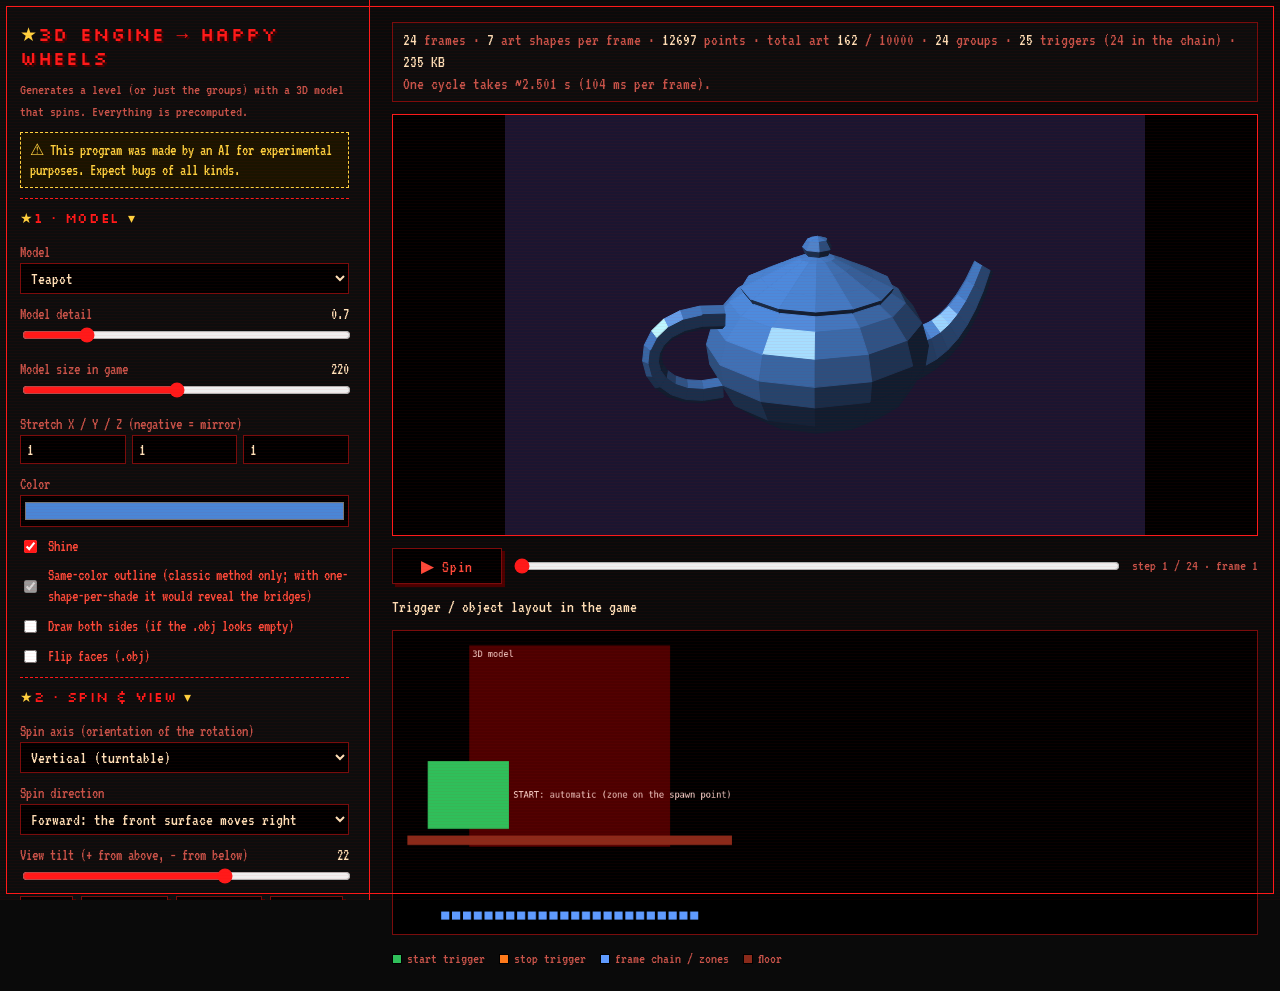
==== commit f3af3fbb: "Add files via upload" ====
--- a/hw3d.html
+++ b/hw3d.html
@@ -1,62 +1,181 @@
 <!doctype html>
 <html lang="en"><head><meta charset="utf-8"><meta name="viewport" content="width=device-width,initial-scale=1">
 <title>3D Engine for Happy Wheels</title>
+<link rel="preconnect" href="https://fonts.googleapis.com"><link rel="preconnect" href="https://fonts.gstatic.com" crossorigin><link href="https://fonts.googleapis.com/css2?family=Silkscreen:wght@400;700&family=VT323&display=swap" rel="stylesheet">
 <style>
-:root{--bg:#14111f;--pn:#1e1a2e;--tx:#ece8f5;--mu:#9a93b0;--ac:#ffc424;--bd:#34304a}
-*{box-sizing:border-box}body{margin:0;background:var(--bg);color:var(--tx);font:15px system-ui,sans-serif;display:flex;min-height:100vh}
-aside{width:340px;padding:18px;background:var(--pn);border-right:1px solid var(--bd);overflow:auto;max-height:100vh;position:sticky;top:0}
-main{flex:1;padding:18px;display:flex;flex-direction:column;gap:12px;min-width:0}
-h1{font-size:18px;margin:0 0 6px;color:var(--ac)}
-label{display:block;margin-top:11px;font-size:13px;color:var(--mu)}label b{color:var(--tx);float:right}
-input[type=range]{width:100%;accent-color:var(--ac)}
-select,input[type=number]{width:100%;background:var(--bg);color:var(--tx);border:1px solid var(--bd);border-radius:6px;padding:6px}
-input[type=color]{width:100%;height:32px;background:var(--bg);border:1px solid var(--bd);border-radius:6px}
-.row{display:flex;gap:8px}.row>div{flex:1}
-.chk{display:flex;align-items:center;gap:8px;margin-top:9px;font-size:13px;color:var(--tx)}
-button{background:var(--ac);color:#1b1500;border:0;border-radius:8px;padding:10px 14px;font-weight:700;cursor:pointer;width:100%;margin-top:10px}
-button.s{background:var(--bd);color:var(--tx)}
-details{margin-top:12px;font-size:13px;color:var(--mu)}summary{cursor:pointer}
-#stats{font-size:13px;color:var(--mu);line-height:1.55}#stats b{color:var(--tx)}.warn{color:#ff8a8a}
-#stage{flex:1;display:flex;align-items:center;justify-content:center;background:#0c0a14;border:1px solid var(--bd);border-radius:10px;min-height:320px}
-canvas{max-width:100%;max-height:100%}
+:root{--bg:#0a0a0a;--pn:#0d0d0d;--tx:#ff4a3a;--mu:#c9544a;--ac:#ff1a1a;--bd:#7a0c0c;--hi:#ffe1b8;--yl:#ffd23f;--f:"VT323","Courier New",ui-monospace,monospace;--fh:"Silkscreen","VT323","Courier New",monospace}
+*{box-sizing:border-box;border-radius:0}
+::selection{background:var(--ac);color:#000}
+*{scrollbar-width:thin;scrollbar-color:#b00 #120000}
+::-webkit-scrollbar{width:12px;height:12px}::-webkit-scrollbar-track{background:#120000}::-webkit-scrollbar-thumb{background:#b00;border:2px solid #120000}
+body::before{content:"";position:fixed;inset:6px;border:1px solid var(--ac);pointer-events:none;z-index:9998}
+body::after{content:"";position:fixed;inset:0;pointer-events:none;z-index:9999;background:repeating-linear-gradient(0deg,rgba(255,0,0,.045) 0 1px,transparent 1px 3px)}
+b,strong{font-weight:400;color:var(--hi)}
+a{color:var(--yl)}a:hover{background:var(--yl);color:#000}
+:focus-visible{outline:2px dashed var(--yl);outline-offset:2px}
+input[type=range],input[type=checkbox],input[type=radio],progress{accent-color:var(--ac)}
+select,input[type=number],input[type=text],input:not([type]),input[type=search],input[type=color]+x{font-family:var(--f);font-size:17px}
+option{background:#000;color:var(--tx)}
+
+body{margin:0;background:var(--bg);color:var(--tx);font:17px/1.3 var(--f);display:flex;min-height:100vh}
+aside{width:370px;padding:22px 20px;background:var(--pn);border-right:1px solid var(--ac);overflow:auto;max-height:100vh;position:sticky;top:0}
+main{flex:1;padding:22px;display:flex;flex-direction:column;gap:12px;min-width:0}
+h1{font:400 19px/1.25 var(--fh);letter-spacing:.06em;margin:0 0 8px;color:var(--ac);text-shadow:2px 2px 0 #4a0000}
+h1::before{content:"\2605 ";color:var(--yl);text-shadow:none}
+h2{font:400 14px/1.2 var(--fh);margin:0;padding:11px 0 6px;color:var(--ac);letter-spacing:.05em;cursor:pointer}
+h2::before{content:"\2605 ";color:var(--yl)}
+details.sec{border-top:1px dashed var(--ac);margin-top:10px}
+details.sec>summary{list-style:none}details.sec>summary::-webkit-details-marker{display:none}
+details.sec>summary:hover h2{color:var(--hi)}
+details.sec>summary h2::after{content:" \25BE";color:var(--yl)}
+details.sec:not([open])>summary h2::after{content:" \25B8"}
+label{display:block;margin-top:10px;font-size:16px;color:var(--mu)}label b{float:right}
+input[type=range]{width:100%}
+select,input[type=number],input[type=text]{width:100%;background:#000;color:var(--hi);border:1px solid var(--bd);padding:5px 6px}
+select:hover,input[type=number]:hover,input[type=text]:hover,textarea:hover{border-color:var(--ac)}
+input[type=color]{width:100%;height:32px;background:#000;border:1px solid var(--bd);padding:2px;cursor:pointer}
+textarea{width:100%;height:64px;background:#000;color:var(--hi);border:1px solid var(--bd);padding:6px;font:15px/1.15 var(--f);resize:vertical}
+.row{display:flex;gap:8px}.row>div{flex:1}.row3{display:flex;gap:6px}.row3>div{flex:1}
+.chk{display:flex;align-items:center;gap:8px;margin-top:9px;font-size:16px;color:var(--tx)}
+button{background:var(--ac);color:#000;border:1px solid var(--ac);padding:7px 12px;font:400 17px var(--f);letter-spacing:.04em;cursor:pointer;width:100%;margin-top:10px;box-shadow:3px 3px 0 #4a0000}
+button:hover:not(:disabled){background:#000;color:var(--ac)}
+button:active:not(:disabled){transform:translate(2px,2px);box-shadow:1px 1px 0 #4a0000}
+button.s{background:#000;color:var(--tx);border:1px solid var(--bd)}
+button.s:hover:not(:disabled){background:var(--bd);color:var(--hi);border-color:var(--ac)}
+button.sm{width:auto;margin:0;padding:4px 9px;font-size:16px}
+button:disabled{opacity:.4;cursor:default;box-shadow:none}
+small{color:var(--mu);font-size:15px;line-height:1.25}
+.tip{margin-top:8px;padding:7px 9px;border:1px solid var(--bd);border-left:4px solid var(--ac);background:#160000;font-size:16px;line-height:1.25}
+.ai{margin-top:10px;padding:7px 9px;border:1px dashed var(--yl);background:#1a1400;color:var(--yl);font-size:16px;line-height:1.25}
+.sub{display:none;margin-left:8px;padding-left:10px;border-left:2px dotted var(--ac)}
+#stats{font-size:17px;color:var(--mu);line-height:1.3;border:1px solid var(--bd);padding:6px 10px;background:var(--pn)}#stats:empty{display:none}#stats b{color:var(--hi)}.warn{color:#ff8a8a}
+#stage{display:flex;align-items:center;justify-content:center;background:#000;border:1px solid var(--ac);min-height:300px}
+#stage canvas{max-width:100%;max-height:100%}
 .ctl{display:flex;gap:10px;align-items:center}.ctl button{width:110px;margin:0}.ctl input{flex:1}
-small{color:var(--mu)}
-.ai{margin-top:8px;padding:7px 9px;border:1px solid #ff4d8d;border-radius:6px;background:#ff4d8d1a;color:#ff5c9a;font-size:12px;font-weight:700;line-height:1.4}
+canvas.map{width:100%;background:#000;border:1px solid var(--bd)}
+.leg span{display:inline-block;margin-right:14px;font-size:15px;color:var(--mu)}.leg i{display:inline-block;width:10px;height:10px;margin-right:5px;vertical-align:-1px;border:1px solid #000}
 @media(max-width:760px){body{flex-direction:column}aside{width:auto;max-height:none;position:static}}
+@media(prefers-reduced-motion:reduce){button:active:not(:disabled){transform:none}}
+
 </style></head><body>
 <aside>
 <h1>3D Engine → Happy Wheels</h1>
-<small>Generates a level with a spinning 3D model. Try the cube first (small file).</small>
+<small>Generates a level (or just the groups) with a 3D model that spins. Everything is precomputed.</small>
 <div class="ai">⚠ This program was made by an AI for experimental purposes. Expect bugs of all kinds.</div>
+
+<details class="sec" open><summary><h2>1 · Model</h2></summary>
 <label>Model</label>
 <select id="model"><option value="tetera">Teapot</option><option value="cubo">Cube</option><option value="esfera">Faceted sphere</option><option value="toro">Torus (donut)</option><option value="obj">.obj file…</option></select>
 <input id="obj" type="file" accept=".obj" style="display:none;margin-top:6px;color:var(--mu)">
-<label>Mode</label>
-<select id="mode"><option value="control">Player-controlled (driving rotates the model)</option><option value="auto">Automatic (spins by itself)</option></select>
-<label>Art optimization</label>
-<select id="opt"><option value="mono">One art shape per shade (far fewer art shapes)</option><option value="faces">Classic (one art shape per face)</option></select>
-<div id="monoOpts"><label>Shades (art per frame) <b id="vH"></b></label><input id="shades" type="range" min="2" max="16" step="1" value="8">
-<label>Raster detail <b id="vR"></b></label><input id="rres" type="range" min="64" max="320" step="8" value="160">
-<label>Point budget per frame <b id="vB"></b></label><input id="pbud" type="range" min="100" max="4000" step="50" value="600">
-<small>More detail and points look better but can slow the game.</small></div>
-<label>Frames per turn <b id="vN"></b></label><input id="frames" type="range" min="8" max="72" step="1" value="24">
 <label>Model detail <b id="vD"></b></label><input id="detail" type="range" min="0.5" max="1.6" step="0.1" value="0.7">
-<label>Model size <b id="vS"></b></label><input id="size" type="range" min="100" max="300" step="10" value="220">
-<label>Tilt (view from above) <b id="vP"></b></label><input id="pitch" type="range" min="0" max="60" step="1" value="22">
-<label>Perspective (0 = none) <b id="vQ"></b></label><input id="persp" type="range" min="0" max="10" step="0.5" value="4">
-<div class="row"><div><label>Color</label><input id="color" type="color" value="#4a86d6"></div><div><label>Viewer background</label><input id="back" type="color" value="#1b1530"></div></div>
+<label>Model size in game <b id="vS"></b></label><input id="size" type="range" min="60" max="400" step="10" value="220">
+<label>Stretch X / Y / Z (negative = mirror)</label>
+<div class="row3"><div><input id="sx" type="number" step="0.1" value="1"></div><div><input id="sy" type="number" step="0.1" value="1"></div><div><input id="sz" type="number" step="0.1" value="1"></div></div>
+<div class="row"><div><label>Color</label><input id="color" type="color" value="#4a86d6"></div></div>
 <div class="chk"><input id="spec" type="checkbox" checked><span>Shine</span></div>
-<div class="chk"><input id="outline" type="checkbox" checked><span>Same-color outline (avoids lines between faces)</span></div>
-<div class="chk"><input id="fore" type="checkbox"><span>Draw the model in front of the vehicle</span></div>
-<div class="row"><div><label>Arena width</label><input id="arena" type="number" value="360"></div><div><label>Vehicle</label><select id="veh"><option value="1">Wheelchair</option><option value="2">Segway</option><option value="4">Shopping cart</option></select></div></div>
-<div id="autoOpts" style="display:none"><label>Seconds per frame <b id="vT"></b></label><input id="dt" type="range" min="0.05" max="0.3" step="0.01" value="0.1"></div>
-<details><summary>Advanced options</summary>
-<div class="row"><div><label>"Triggered by" player</label><input id="bp" type="number" value="1"></div><div><label>"Triggered by" timers</label><input id="bt" type="number" value="5"></div></div>
-<div class="row"><div><label>Zone repeat type</label><input id="rz" type="number" value="2"></div><div><label>Initial rotation (°)</label><input id="yaw0" type="number" value="20"></div></div>
-<div class="row"><div><label>"Change opacity" action (group)</label><input id="opa" type="number" value="1"></div><div><label>"Activate" action (trigger)</label><input id="tra" type="number" value="0"></div></div>
-<div class="row"><div><label>Position x</label><input id="cx" type="number" value="1000"></div><div><label>Floor height (y)</label><input id="floor" type="number" value="5400"></div></div>
+<div class="chk"><input id="outline" type="checkbox" checked><span>Same-color outline (classic method only; with one-shape-per-shade it would reveal the bridges)</span></div>
 <div class="chk"><input id="two" type="checkbox"><span>Draw both sides (if the .obj looks empty)</span></div>
 <div class="chk"><input id="flip" type="checkbox"><span>Flip faces (.obj)</span></div>
+</details>
+
+<details class="sec" open><summary><h2>2 · Spin &amp; view</h2></summary>
+<label>Spin axis (orientation of the rotation)</label>
+<select id="axisSel">
+<option value="0,1,0">Vertical (turntable)</option>
+<option value="1,0,0">Horizontal (tumbling forward/back)</option>
+<option value="0,0,1">Facing you (rolling like a wheel)</option>
+<option value="1,1,0">Diagonal ↗ (vertical + horizontal)</option>
+<option value="-1,1,0">Diagonal ↖ (vertical + horizontal)</option>
+<option value="0,1,1">Diagonal (vertical + roll)</option>
+<option value="1,1,1">3D diagonal</option>
+<option value="custom">Custom axis…</option></select>
+<div id="customAxis" class="sub"><div class="row3"><div><label>x</label><input id="ax" type="number" step="0.1" value="0"></div><div><label>y</label><input id="ay" type="number" step="0.1" value="1"></div><div><label>z</label><input id="az" type="number" step="0.1" value="0"></div></div></div>
+<label>Spin direction</label>
+<select id="dirSel"><option value="1">Forward</option><option value="-1">Reverse</option></select>
+<small id="dirNote"></small>
+<label>View tilt (+ from above, − from below) <b id="vP"></b></label><input id="pitch" type="range" min="-90" max="90" step="1" value="22">
+<div class="row"><button class="s sm" data-pitch="0" style="margin-top:6px">Front</button><button class="s sm" data-pitch="35" style="margin-top:6px">From above</button><button class="s sm" data-pitch="-35" style="margin-top:6px">From below</button><button class="s sm" data-pitch="90" style="margin-top:6px">Top view</button></div>
+<label>Perspective (0 = none) <b id="vQ"></b></label><input id="persp" type="range" min="0" max="10" step="0.5" value="4">
+<label>Starting orientation of the model (yaw / pitch / roll °)</label>
+<div class="row3"><div><input id="yaw0" type="number" value="20"></div><div><input id="pitch0" type="number" value="0"></div><div><input id="roll0" type="number" value="0"></div></div>
+<label>Frames per cycle <b id="vN"></b></label><input id="frames" type="range" min="8" max="72" step="1" value="24">
+<label>Angle swept per cycle (°) <b id="vW"></b></label><input id="sweep" type="range" min="10" max="360" step="5" value="360">
+<div class="chk"><input id="pingpong" type="checkbox"><span>Ping-pong (go and come back instead of jumping to the start)</span></div>
+</details>
+
+<details class="sec" open><summary><h2>3 · Playback (start / end)</h2></summary>
+<label>Who moves the model</label>
+<select id="mode">
+<option value="timer">It spins by itself (timers)</option>
+<option value="control">The player drives past it (position = frame)</option>
+<option value="manual">Frames only, no triggers (I will wire my own)</option></select>
+
+<div id="ctlOpts" class="sub">
+<label>Arena width <b></b></label><input id="arena" type="number" value="360">
+<label>Turns across the arena</label><input id="turnsAcross" type="number" step="0.5" min="0.5" value="1">
+<div class="row"><div><label>Zone y offset</label><input id="zoneDY" type="number" value="-18"></div><div><label>Zone height</label><input id="zoneH" type="number" value="300"></div></div>
+</div>
+
+<div id="timerOpts" class="sub">
+<label>Seconds per cycle <b id="vT"></b></label><input id="turnSec" type="range" min="0.5" max="30" step="0.5" value="2.5">
+<label>Starts…</label>
+<select id="sType"><option value="auto">Automatically when the level starts</option><option value="player">When the player enters a zone I place</option><option value="click">When the player clicks a button</option><option value="trigger">When another trigger of mine activates it</option></select>
+<div id="sZone" class="sub"><small>Start trigger position relative to the model centre:</small>
+<div class="row"><div><label>x</label><input id="sdx" type="number" value="0"></div><div><label>y</label><input id="sdy" type="number" value="72"></div></div>
+<div class="row"><div><label>width</label><input id="sw" type="number" value="120"></div><div><label>height</label><input id="sh" type="number" value="100"></div></div>
+<div class="chk"><input id="sBtn" type="checkbox" checked><span>Draw a play button (click type)</span></div>
+<div class="chk"><input id="sAgain" type="checkbox"><span>Can be triggered again (restart)</span></div></div>
+<label>Ends…</label>
+<select id="eType"><option value="loop">Never (loops forever)</option><option value="turns">After a number of cycles</option><option value="stop">When a stop trigger fires</option></select>
+<div id="eTurnsBox" class="sub"><label>Number of cycles</label><input id="eTurns" type="number" min="1" value="3"><small>Uses a single timer trigger (no extra chain). If it stops too early/late after many cycles, correct it here:</small><div class="chk"><input id="snap" type="checkbox" checked><span>Snap step time to game ticks (30/s) so the cycle length is exact</span></div>
+<label>Timer correction (%)</label><input id="eCorr" type="number" step="0.5" value="0"></div>
+<div id="eAfterBox" class="sub"><label>After it ends</label><select id="eAfter"><option value="hold">Stay on the last frame</option><option value="reset">Go back to the first frame</option></select></div>
+<div id="stopBox" class="sub"><label>Stop trigger fires when</label>
+<select id="pType"><option value="player">The player enters a zone I place</option><option value="click">The player clicks a button</option><option value="trigger">Another trigger of mine activates it</option></select>
+<div class="row"><div><label>x</label><input id="pdx" type="number" value="150"></div><div><label>y</label><input id="pdy" type="number" value="72"></div></div>
+<div class="row"><div><label>width</label><input id="pw" type="number" value="120"></div><div><label>height</label><input id="ph" type="number" value="100"></div></div>
+<div class="chk"><input id="pBtn" type="checkbox" checked><span>Draw a stop button (click type)</span></div>
+<small>Uses the “Deactivate” trigger action (number in Advanced; unverified).</small></div>
+</div>
+</details>
+
+<details class="sec"><summary><h2>4 · Scene (what else is added)</h2></summary>
+<div class="row"><button class="s sm" id="presetDemo" style="margin-top:8px">Full demo level</button><button class="s sm" id="presetOnly" style="margin-top:8px">Only the 3D model</button></div>
+<div class="chk"><input id="sFloor" type="checkbox" checked><span>Floor</span></div>
+<div class="chk"><input id="sWalls" type="checkbox" checked><span>Side walls</span></div>
+<div class="chk"><input id="sStripe" type="checkbox" checked><span>Yellow floor stripe</span></div>
+<div class="chk"><input id="sBack" type="checkbox" checked><span>Viewer background panel behind the model</span></div>
+<div class="chk"><input id="sTxt" type="checkbox" checked><span>Instruction text</span></div>
+<input id="sTxtVal" type="text" value="" placeholder="auto text" style="margin-top:6px">
+<div class="chk"><input id="labels" type="checkbox" checked><span>Small trigger labels (visible in game)</span></div>
+<div class="chk"><input id="fore" type="checkbox"><span>Draw the model in front of the vehicle</span></div>
+<div class="row"><div><label>Panel colour</label><input id="back" type="color" value="#1b1530"></div><div><label>Vehicle (new level)</label><select id="veh"><option value="1">Wheelchair</option><option value="2">Segway</option><option value="4">Shopping cart</option></select></div></div>
+</details>
+
+<details class="sec"><summary><h2>5 · Light</h2></summary>
+<label>Light direction (horizontal) <b id="vLa"></b></label><input id="lightAz" type="range" min="-180" max="180" value="-36">
+<label>Light height <b id="vLe"></b></label><input id="lightEl" type="range" min="-80" max="89" value="40">
+<label>Ambient light <b id="vAm"></b></label><input id="ambient" type="range" min="0" max="0.8" step="0.02" value="0.22">
+</details>
+
+<details class="sec"><summary><h2>6 · Art optimization</h2></summary>
+<select id="opt"><option value="mono">One art shape per shade (far fewer art shapes)</option><option value="faces">Classic (one art shape per face)</option></select>
+<div id="monoOpts"><label>Shades (art per frame) <b id="vH"></b></label><input id="shades" type="range" min="2" max="16" value="8">
+<label>Raster detail <b id="vR"></b></label><input id="rres" type="range" min="64" max="320" step="8" value="160">
+<label>Point budget per frame <b id="vB"></b></label><input id="pbud" type="range" min="100" max="4000" step="50" value="600"></div>
+</details>
+
+<details class="sec" open><summary><h2>7 · Position &amp; level</h2></summary>
+<label>Current level (optional) <b id="lvS"></b></label>
+<textarea id="lvl" placeholder="Paste your level data here and the 3D model is added to it"></textarea>
+<div class="row"><div><label>Model centre x</label><input id="cx" type="number" value="1000"></div><div><label>Model centre y</label><input id="cy" type="number" value="5268"></div></div>
+</details>
+
+<details class="sec"><summary><h2>Advanced</h2></summary>
+<div class="row"><div><label>"Triggered by" player</label><input id="bp" type="number" value="1"></div><div><label>"Triggered by" click</label><input id="bk" type="number" value="6"></div></div>
+<div class="row"><div><label>"Triggered by" trigger-only</label><input id="bt" type="number" value="5"></div><div><label>Zone repeat type</label><input id="rz" type="number" value="2"></div></div>
+<div class="row"><div><label>Chain repeat type</label><input id="rch" type="number" value="2"></div><div><label>"Change opacity" action</label><input id="opa" type="number" value="1"></div></div>
+<div class="row"><div><label>"Activate" action</label><input id="tra" type="number" value="0"></div><div><label>"Deactivate" action</label><input id="dea" type="number" value="1"></div></div>
 </details>
 <button id="copy">Copy level data</button>
 <button id="dl" class="s">Download .txt</button>
@@ -65,6 +184,9 @@
 <div id="stats"></div>
 <div id="stage"><canvas id="cv" width="640" height="420"></canvas></div>
 <div class="ctl"><button id="play" class="s">▶ Spin</button><input id="fr" type="range" min="0" max="23" value="0"><small id="frl"></small></div>
+<b style="font-size:17px">Trigger / object layout in the game</b>
+<canvas id="map" class="map" width="1200" height="420"></canvas>
+<div class="leg" id="mapLeg"></div>
 </main>
 <script>
 /* HWCore: imagen -> level data de Happy Wheels (formas de arte sh t="4").
@@ -494,9 +616,9 @@
   }
   function w_h_guess(loops) { let mx = 0, my = 0; for (const L of loops) for (const p of L) { if (p[0] > mx) mx = p[0]; if (p[1] > my) my = p[1]; } return mx * my; }
 
-  function buildMono(labels, w, h, eps, smooth, K) {
+  function buildMono(labels, w, h, eps, smooth, K, c0) {
     const shapes = [];
-    for (let c = 1; c < K; c++) {
+    for (let c = (c0 === undefined ? 1 : c0); c < K; c++) {
       const mask = new Uint8Array(w * h); let any = 0;
       for (let p = 0; p < w * h; p++) if (labels[p] === c) { mask[p] = 1; any = 1; }
       if (!any) continue;
@@ -512,8 +634,8 @@
   const monoPoints = (shapes) => 4 + shapes.reduce((a, s) => a + s.pts.length, 0);
 
   // bisection of detail so that total points <= budget
-  function fitMono(labels0, w, h, budget, smooth, K) {
-    const run = (t) => buildMono(cleanSmall(labels0, w, h, 2 + (1 - t) * 60), w, h, 0.4 + (1 - t) * 2.2, smooth, K);
+  function fitMono(labels0, w, h, budget, smooth, K, c0) {
+    const run = (t) => buildMono(cleanSmall(labels0, w, h, 2 + (1 - t) * 60), w, h, 0.4 + (1 - t) * 2.2, smooth, K, c0);
     let best = run(0), bt = 0;
     if (monoPoints(best) > budget) return { shapes: best, t: 0, ok: false };
     const top = run(1);
@@ -525,17 +647,54 @@
 
   /* o: {colors,pointBudget,blur,smooth,viewW,viewH,cellW,cellH,x,y,idBase} */
   function convertMono(rgba, w, h, o) {
-    const { labels, pal } = quantizeLab(rgba, w, h, o.colors, o.blur, 1), K = pal.length;
-    const { shapes, t, ok } = fitMono(labels, w, h, o.pointBudget, o.smooth, K);
+    // o.cutAlpha: transparent pixels (alpha < 128) get no art at all (PNG without background)
+    let src = rgba, voidN = 0;
+    if (o.cutAlpha) {
+      let r = 0, g = 0, b = 0, n = 0;
+      for (let p = 0; p < w * h; p++) if (rgba[p * 4 + 3] >= 128) { r += rgba[p * 4]; g += rgba[p * 4 + 1]; b += rgba[p * 4 + 2]; n++; } else voidN++;
+      if (voidN && n) { src = new Uint8ClampedArray(rgba); r = r / n | 0; g = g / n | 0; b = b / n | 0;
+        for (let p = 0; p < w * h; p++) if (src[p * 4 + 3] < 128) { src[p * 4] = r; src[p * 4 + 1] = g; src[p * 4 + 2] = b; } src = Uint8ClampedArray.from(src); for (let p = 0; p < w * h; p++) src[p * 4 + 3] = 255; }
+      else voidN = 0;
+    }
+    const Q = quantizeLab(src, w, h, o.colors, o.blur, 1), pal = Q.pal, K = pal.length, labels = Q.labels;
+    if (voidN) for (let p = 0; p < w * h; p++) if (rgba[p * 4 + 3] < 128) labels[p] = K;   // label K = no art
+    const { shapes, t, ok } = fitMono(labels, w, h, o.pointBudget, o.smooth, K, voidN ? 0 : 1);
     const unit = Math.min(o.viewW / w, o.viewH / h), base = o.idBase || 0, fw = w * unit, fh = h * unit;
     const X = o.x + (o.cellW ? (o.cellW - fw) / 2 : 0), Y = o.y + (o.cellH ? (o.cellH - fh) / 2 : 0);
     const S = (pts) => pts.map((p) => [p[0] * unit, p[1] * unit]);   // same array objects -> bridge vertices stay identical
+    const xs = voidN ? [] : [artXml(S([[0, 0], [w, 0], [w, h], [0, h]]), pack(pal[0]), base, X, Y)], off = voidN ? 0 : 1;
+    shapes.forEach((s, i) => xs.push(artXml(S(s.pts), pack(pal[s.c]), base + i + off, X, Y)));
+    const gx = r1(X + fw / 2), gy = r1(Y + fh / 2);
+    const group = `<g x="${gx}" y="${gy}" r="0" ox="${-gx}" oy="${-gy}" s="f" f="f" o="100" im="f" fr="f">\n${xs.join('\n')}\n</g>`;
+    const polys = (voidN ? [] : [{ c: 0, pts: [[0, 0], [w, 0], [w, h], [0, h]] }]).concat(shapes);
+    return { group, X, Y, polys, pal, w, h, t, ok, count: xs.length, cut: !!voidN, points: monoPoints(shapes), fw: Math.round(fw), fh: Math.round(fh), unit, mono: true, colors: K };
+  }
+
+
+  // ---------- video: one shared palette for all frames (no color flicker) ----------
+  function buildPalette(frames, w, h, K, blur) {
+    const big = new Uint8ClampedArray(frames.length * w * h * 4);
+    frames.forEach((f, i) => big.set(f, i * w * h * 4));
+    return quantizeLab(big, w, h * frames.length, K, blur, 1).pal;
+  }
+  function labelPal(rgba, w, h, pal, blur) {
+    const src = bilateral(rgba, w, h, blur), n = w * h, pl = pal.map((c) => rgb2lab(c[0], c[1], c[2])), lb = new Uint8Array(n);
+    for (let p = 0; p < n; p++) {
+      const L = rgb2lab(src[p * 4], src[p * 4 + 1], src[p * 4 + 2]); let best = 0, bd = Infinity;
+      for (let k = 0; k < pl.length; k++) { const a = L[0] - pl[k][0], b = L[1] - pl[k][1], c = L[2] - pl[k][2], d = a * a + b * b + c * c; if (d < bd) { bd = d; best = k; } }
+      lb[p] = best;
+    }
+    return lb;
+  }
+  /* o: {pointBudget,blur,smooth,viewW,viewH,x,y,idBase}; returns art shapes as xml strings (no group wrapper) */
+  function convertFramePal(rgba, w, h, pal, o) {
+    const labels = labelPal(rgba, w, h, pal, o.blur), K = pal.length;
+    const { shapes, ok } = fitMono(labels, w, h, o.pointBudget, o.smooth, K);
+    const unit = o.unit || Math.min(o.viewW / w, o.viewH / h), base = o.idBase || 0, fw = w * unit, fh = h * unit, X = o.x, Y = o.y;
+    const S = (pts) => pts.map((p) => [p[0] * unit, p[1] * unit]);
     const xs = [artXml(S([[0, 0], [w, 0], [w, h], [0, h]]), pack(pal[0]), base, X, Y)];
     shapes.forEach((s, i) => xs.push(artXml(S(s.pts), pack(pal[s.c]), base + i + 1, X, Y)));
-    const gx = r1(X + fw / 2), gy = r1(Y + fh / 2);
-    const group = `<g x="${gx}" y="${gy}" r="0" ox="${-gx}" oy="${-gy}" s="f" f="f" o="100" im="f" fr="f">\n${xs.join('\n')}\n</g>`;
-    const polys = [{ c: 0, pts: [[0, 0], [w, 0], [w, h], [0, h]] }].concat(shapes);
-    return { group, X, Y, polys, pal, w, h, t, ok, count: xs.length, points: monoPoints(shapes), fw: Math.round(fw), fh: Math.round(fh), unit, mono: true, colors: K };
+    return { xs, ok, points: monoPoints(shapes), fw, fh, shapes, unit };
   }
 
   // ---------- nivel existente ----------
@@ -568,7 +727,7 @@
     return `<levelXML>\n    <info v="2.01" rv="1.99.2" x="${Math.max(50, Math.round(x))}" y="${Math.round(y)}" c="1" f="f" h="f" bg="0" bgc="16777215" e="1"/>\n    <groups>\n${groups.split('\n').map((l) => '        ' + l).join('\n')}\n    </groups>\n</levelXML>\n`;
   }
 
-  return { convert, convertMono, fitMono, quantizeLab, wrap, inspect, merge, quantize, build, fit, components, cleanSmall, simplifyClosed, dpOpen, pack, r1 };
+  return { artXml, buildPalette, labelPal, convertFramePal, convert, convertMono, fitMono, quantizeLab, wrap, inspect, merge, quantize, build, fit, components, cleanSmall, simplifyClosed, dpOpen, pack, r1 };
 })();
 if (typeof module !== 'undefined') module.exports = HWCore;
 
@@ -704,26 +863,43 @@
   // ------------------------------------------------------------------ render
   const hex = (c) => (c[0] << 16) | (c[1] << 8) | c[2];
   const clamp = (v) => Math.max(0, Math.min(255, Math.round(v)));
-  /* o: {frames,pitch,yaw0,persp,color:[r,g,b],spec,flip,twoSided,outline} -> {frames:[{polys:[{pts,color}]}],extent} */
+  /* o: {frames,sweep,axis,dir,yaw0,pitch0,roll0,pitch,persp,scale:[sx,sy,sz],lightAz,lightEl,ambient,color,partColors,spec,flip,twoSided}
+       -> {frames:[{polys:[{pts,color,z}]}],extent,closed} */
+  const rodrigues = (v, a, t) => { const c = Math.cos(t), s = Math.sin(t), d = V.dot(a, v) * (1 - c), x = V.cross(a, v); return [v[0] * c + x[0] * s + a[0] * d, v[1] * c + x[1] * s + a[1] * d, v[2] * c + x[2] * s + a[2] * d]; };
   function renderFrames(model, o) {
-    const N = o.frames, pit = (o.pitch * Math.PI) / 180, cp = Math.cos(pit), sp = Math.sin(pit);
-    const D = o.persp > 0 ? o.persp : 0, L = V.norm([-0.45, 0.65, 0.62]);
+    const RAD = Math.PI / 180, N = o.frames, pit = (o.pitch || 0) * RAD, cp = Math.cos(pit), sp = Math.sin(pit);
+    const D = o.persp > 0 ? o.persp : 0;
+    const az = (o.lightAz === undefined ? -36 : o.lightAz) * RAD, el = (o.lightEl === undefined ? 40 : o.lightEl) * RAD;
+    const L = V.norm([Math.sin(az) * Math.cos(el), Math.sin(el), Math.cos(az) * Math.cos(el)]);
+    const amb = o.ambient === undefined ? 0.22 : o.ambient;
+    const axis = V.norm(o.axis && V.len(o.axis) > 1e-6 ? o.axis : [0, 1, 0]), dir = o.dir < 0 ? -1 : 1;
+    const sweep = o.sweep || 360, closed = sweep >= 359.99;
+    const S = o.scale || [1, 1, 1], mirror = S[0] * S[1] * S[2] < 0;
+    const r0 = (q) => {  // model orientation: roll (z), pitch (x), yaw (y)
+      let [x, y, z] = [q[0] * S[0], q[1] * S[1], q[2] * S[2]];
+      const rz = (o.roll0 || 0) * RAD, rx = (o.pitch0 || 0) * RAD, ry = (o.yaw0 || 0) * RAD;
+      [x, y] = [x * Math.cos(rz) - y * Math.sin(rz), x * Math.sin(rz) + y * Math.cos(rz)];
+      [y, z] = [y * Math.cos(rx) - z * Math.sin(rx), y * Math.sin(rx) + z * Math.cos(rx)];
+      [x, z] = [x * Math.cos(ry) + z * Math.sin(ry), -x * Math.sin(ry) + z * Math.cos(ry)];
+      return [x, y, z];
+    };
+    const base = model.faces.map((f) => ({ p: f.p.map(r0), part: f.part }));
     const frames = []; let ext = 0;
     for (let k = 0; k < N; k++) {
-      const th = ((o.yaw0 || 0) * Math.PI) / 180 + (k / N) * Math.PI * 2, c = Math.cos(th), s = Math.sin(th);
-      const rot = (q) => { const x = q[0] * c + q[2] * s, z = -q[0] * s + q[2] * c; return [x, q[1] * cp - z * sp, q[1] * sp + z * cp]; };
+      const th = dir * sweep * RAD * (closed ? k / N : (N > 1 ? k / (N - 1) : 0));
+      const rot = (q) => { const r = Math.abs(th) > 1e-9 ? rodrigues(q, axis, th) : q; return [r[0], r[1] * cp - r[2] * sp, r[1] * sp + r[2] * cp]; };
       const out = [];
-      for (const f of model.faces) {
-        let P = f.p.map(rot); if (o.flip) P = P.slice().reverse();
+      for (const f of base) {
+        let P = f.p.map(rot); if (o.flip !== mirror) P = P.slice().reverse();
         const n = newell(P), m = V.mul(P.reduce((a, b) => V.add(a, b), [0, 0, 0]), 1 / P.length);
         const toEye = D ? V.sub([0, 0, D], m) : [0, 0, 1];
-        let facing = V.dot(n, toEye) > 0;
+        const facing = V.dot(n, toEye) > 0;
         if (!facing && !o.twoSided) continue;
         const nn = facing ? n : V.mul(n, -1);
         const diff = Math.max(0, V.dot(nn, L)), r = V.sub(V.mul(nn, 2 * V.dot(nn, L)), L);
-        const spec = o.spec ? Math.pow(Math.max(0, r[2]), 24) * 0.55 : 0, ia = 0.22 + 0.82 * diff;
-        const base = (o.partColors && o.partColors[f.part]) || o.color;
-        const col = [clamp(base[0] * ia + 255 * spec), clamp(base[1] * ia + 255 * spec), clamp(base[2] * ia + 255 * spec)];
+        const spec = o.spec ? Math.pow(Math.max(0, r[2]), 24) * 0.55 : 0, ia = amb + (1.04 - amb) * diff;
+        const bc = (o.partColors && o.partColors[f.part]) || o.color;
+        const col = [clamp(bc[0] * ia + 255 * spec), clamp(bc[1] * ia + 255 * spec), clamp(bc[2] * ia + 255 * spec)];
         const pts = P.map((q) => { const sc = D ? D / (D - q[2]) : 1; return [q[0] * sc, -q[1] * sc]; });
         for (const q of pts) ext = Math.max(ext, Math.abs(q[0]), Math.abs(q[1]));
         out.push({ pts, z: m[2], color: col });
@@ -731,9 +907,8 @@
       out.sort((a, b) => a.z - b.z);
       frames.push({ polys: out });
     }
-    return { frames, extent: ext };
-  }
-
+    return { frames, extent: ext, closed };
+  }
 
   // ---- "one art shape per shade" mode: rasterize each frame to a shade-label map and trace one polygon per shade ----
   function shadePalette(rf, K) {
@@ -787,122 +962,262 @@
   }
   const esc = (s) => String(s).replace(/&/g, '&amp;').replace(/</g, '&lt;');
 
-  /* p: opciones del nivel. Devuelve {xml, stats, frames, scale, ...} */
+  /* p: level options. Returns {xml, pieces, art, lay, ...} */
   function build(model, p) {
     const N = p.frames, rf = renderFrames(model, p), scale = (p.size / 2) / (rf.extent || 1);
-    const cx = p.cx, floor = p.floor, my = floor - p.height;   // centro del modelo
-    let id = 0, art = 0, faces = 0;
+    const cx = p.cx, my = p.cy, floor = my + p.height;
+    let id = p.idBase || 0, art = 0, faces = 0; const GB = p.groupBase || 0, TB = p.trigBase || 0;
     let mf = null; if (p.mono) mf = monoFrames(rf, { shades: p.shades || 8, rasterRes: p.rasterRes || 160, pointBudget: p.pointBudget || 600, smooth: p.smooth === undefined ? 1 : p.smooth });
+    const shSh = (A) => `<sh t="4" i="f" p0="${r1(A.cx)}" p1="${r1(A.cy)}" p2="${A.w}" p3="${A.h}" p4="0" p5="f" p6="f" p7="1" p8="${A.color}" p9="${A.outline}" p10="100" p11="1"><v f="t" id="${A.id}" n="${A.n}" ${A.vs}/></sh>`;
     const groups = rf.frames.map((fr, k) => {
       const sh = [];
       if (mf) {
-        const u = p.size / mf.R * (rf.extent ? 1 : 1), kx = (p.size / 2) / 1, gk = (2 * mf.ext * scale) / mf.R;
+        const gk = (2 * mf.ext * scale) / mf.R;
         for (const s of mf.frames[k].shapes) {
           const pts = s.pts.map((t) => [cx + (t[0] - mf.R / 2) * gk, my + (t[1] - mf.R / 2) * gk]);
-          const A = artXml(pts, hex(mf.pal[s.c - 1]), p.outline ? hex(mf.pal[s.c - 1]) : -1, id++);
-          if (A.n < 3) continue;
-          sh.push(`<sh t="4" i="f" p0="${r1(A.cx)}" p1="${r1(A.cy)}" p2="${A.w}" p3="${A.h}" p4="0" p5="f" p6="f" p7="1" p8="${A.color}" p9="${A.outline}" p10="100" p11="1"><v f="t" id="${A.id}" n="${A.n}" ${A.vs}/></sh>`);
+          const A = artXml(pts, hex(mf.pal[s.c - 1]), -1, id++);
+          if (A.n >= 3) sh.push(shSh(A));
         }
-        faces += sh.length; art += sh.length;
-        return `<g x="${r1(cx)}" y="${r1(my)}" r="0" ox="${-r1(cx)}" oy="${-r1(my)}" s="f" f="${p.foreground ? 't' : 'f'}" o="${k === 0 ? 100 : 0}" im="f" fr="f">\n${sh.join('\n')}\n</g>`;
-      }
-      for (const q of fr.polys) {
-        const pts = q.pts.map((t) => [cx + t[0] * scale, my + t[1] * scale]);
-        const A = artXml(pts, hex(q.color), p.outline ? hex(q.color) : -1, id++);
-        if (A.n < 3) continue;
-        sh.push(`<sh t="4" i="f" p0="${r1(A.cx)}" p1="${r1(A.cy)}" p2="${A.w}" p3="${A.h}" p4="0" p5="f" p6="f" p7="1" p8="${A.color}" p9="${A.outline}" p10="100" p11="1"><v f="t" id="${A.id}" n="${A.n}" ${A.vs}/></sh>`);
+      } else {
+        for (const q of fr.polys) {
+          const pts = q.pts.map((t) => [cx + t[0] * scale, my + t[1] * scale]);
+          const A = artXml(pts, hex(q.color), p.outline ? hex(q.color) : -1, id++);
+          if (A.n >= 3) sh.push(shSh(A));
+        }
       }
       faces += sh.length; art += sh.length;
-      const op = k === 0 ? 100 : 0;
-      return `<g x="${r1(cx)}" y="${r1(my)}" r="0" ox="${-r1(cx)}" oy="${-r1(my)}" s="f" f="${p.foreground ? 't' : 'f'}" o="${op}" im="f" fr="f">\n${sh.join('\n')}\n</g>`;
+      return `<g x="${r1(cx)}" y="${r1(my)}" r="0" ox="${-r1(cx)}" oy="${-r1(my)}" s="f" f="${p.foreground ? 't' : 'f'}" o="${k === 0 ? 100 : 0}" im="f" fr="f">\n${sh.join('\n')}\n</g>`;
     });
-
-    // ----- escenario -----
-    const shapes = [], specials = [], WW = p.arenaW, wallH = 700, th = 300;
-    const rect = (x, y, w, h, col, inter, op) => { shapes.push(`<sh t="0"${inter ? '' : ' i="f"'} p0="${r1(x)}" p1="${r1(y)}" p2="${Math.round(w)}" p3="${Math.round(h)}" p4="0" p5="t" p6="f" p7="1" p8="${col}" p9="-1" p10="${op || 100}" p11="1"/>`); if (!inter) art++; };
-    rect(cx, floor + th / 2, WW + 120, th, 0x3a2a63, true);                       // piso
-    rect(cx - WW / 2 - 40, floor - wallH / 2 + 10, 40, wallH, 0x3a2a63, true);    // paredes
-    rect(cx + WW / 2 + 40, floor - wallH / 2 + 10, 40, wallH, 0x3a2a63, true);
-    rect(cx, my, p.size * 1.35, p.size * 1.35, p.backColor === undefined ? 0x1b1530 : p.backColor, false, 100);             // fondo del visor
-    rect(cx, floor - 3, WW, 6, 0xffc424, false, 100);                              // franja del piso
-    const txt = (x, y, s, size, col) => specials.push(`<sp t="16" p0="${r1(x)}" p1="${r1(y)}" p2="0" p3="${col}" p4="2" p5="${size}" p6="1" p8="100"><p7><![CDATA[${esc(s)}]]></p7></sp>`);
-    txt(cx - 130, floor - 50, p.mode === 'control' ? 'Move the vehicle left and right to rotate the model' : 'Spinning 3D model', 12, 0xece8f5);
+    const gidx = (i) => GB + i;
+
+    // ----- frame sequence of one cycle -----
+    const pp = !!p.pingpong && N > 2, seq = Array.from({ length: N }, (_, i) => i);
+    if (pp) for (let i = N - 2; i >= 1; i--) seq.push(i);
+    const Lc = seq.length, closedCycle = rf.closed || pp;
+
+    // ----- helpers -----
+    const sc = p.scene || {}, shapes = [], specials = [], lay = [], trig = [];
+    const rect = (x, y, w, h, col, inter) => shapes.push(`<sh t="0"${inter ? '' : ' i="f"'} p0="${r1(x)}" p1="${r1(y)}" p2="${Math.round(w)}" p3="${Math.round(h)}" p4="0" p5="t" p6="f" p7="1" p8="${col}" p9="-1" p10="100" p11="1"/>`);
+    const txt = (x, y, s, size, col) => { if (p.labels) specials.push(`<sp t="16" p0="${r1(x)}" p1="${r1(y)}" p2="0" p3="${col}" p4="2" p5="${size}" p6="1" p8="100"><p7><![CDATA[${esc(s)}]]></p7></sp>`); };
+    const OP = p.opAct === undefined ? 1 : p.opAct, TA = p.trigAct === undefined ? 0 : p.trigAct, DEA = p.deaAct === undefined ? 1 : p.deaAct;
+    const gop = (i, o) => `<g i="${i}"><a i="${OP}" p0="${o}" p1="0"/></g>`, tact = (i) => `<t i="${i}"><a i="${TA}"/></t>`, tdea = (i) => `<t i="${i}"><a i="${DEA}"/></t>`;
+    const T = (x, y, w, h, b, r, d, body, kind, label) => { trig.push(`<t x="${r1(x)}" y="${r1(y)}" w="${Math.round(w)}" h="${Math.round(h)}" a="0" b="${b}" t="1" r="${r}" sd="f" d="${d}">\n${body.join('\n')}\n</t>`); lay.push({ k: kind, x: x - w / 2, y: y - h / 2, w, h, l: label }); };
+    const triShape = (x, y, s, dir) => artXml(dir > 0 ? [[x - s * .4, y - s * .6], [x + s * .6, y], [x - s * .4, y + s * .6]] : [[x - s * .6, y - s * .6], [x + s * .6, y - s * .6], [x + s * .6, y + s * .6], [x - s * .6, y + s * .6]], 0xffffff, -1, id++);
+    const btnGroup = (x, y, w, h, col, icon) => {
+      const sh = [`<sh t="0" i="f" p0="${r1(x)}" p1="${r1(y)}" p2="${Math.round(w)}" p3="${Math.round(h)}" p4="0" p5="t" p6="f" p7="1" p8="${col}" p9="-1" p10="100" p11="1"/>`, shSh(triShape(x, y, Math.min(w, h) * 0.5, icon === 'play' ? 1 : -1))];
+      art += sh.length; groups.push(`<g x="${r1(x)}" y="${r1(y)}" r="0" ox="${-r1(x)}" oy="${-r1(y)}" s="f" f="f" o="100" im="f" fr="f">\n${sh.join('\n')}\n</g>`);
+    };
+
+    // ----- scene -----
+    const WW = p.arenaW, wallH = 700, th = 300;
+    if (sc.back) { rect(cx, my, p.size * 1.35, p.size * 1.35, p.backColor === undefined ? 0x1b1530 : p.backColor, false); art++; lay.push({ k: 'model', x: cx - p.size * .675, y: my - p.size * .675, w: p.size * 1.35, h: p.size * 1.35, l: '3D model' }); }
+    else lay.push({ k: 'model', x: cx - p.size / 2, y: my - p.size / 2, w: p.size, h: p.size, l: '3D model' });
+    if (sc.floor) {
+      rect(cx, floor + th / 2, WW + 120, th, 0x3a2a63, true); lay.push({ k: 'floor', x: cx - WW / 2 - 60, y: floor, w: WW + 120, h: 14, l: 'floor' });
+      if (sc.walls) { rect(cx - WW / 2 - 40, floor - wallH / 2 + 10, 40, wallH, 0x3a2a63, true); rect(cx + WW / 2 + 40, floor - wallH / 2 + 10, 40, wallH, 0x3a2a63, true); }
+      if (sc.stripe) { rect(cx, floor - 3, WW, 6, 0xffc424, false); art++; }
+    }
+    if (sc.text) { specials.push(`<sp t="16" p0="${r1(cx - 130)}" p1="${r1(floor - 50)}" p2="0" p3="${0xece8f5}" p4="2" p5="12" p6="1" p8="100"><p7><![CDATA[${esc(sc.text)}]]></p7></sp>`); }
 
     // ----- triggers -----
-    const trig = [], T = (a, body) => trig.push(`<t x="${r1(a.x)}" y="${r1(a.y)}" w="${a.w}" h="${a.h}" a="0" b="${a.b}" t="1" r="${a.r}" sd="f"${a.i ? ` i="${a.i}"` : ''} d="${a.d}">\n${body.join('\n')}\n</t>`);
-    const OP = p.opAct === undefined ? 1 : p.opAct, TA = p.trigAct === undefined ? 0 : p.trigAct;
-    const gop = (i, o) => `<g i="${i}"><a i="${OP}" p0="${o}" p1="0"/></g>`, tact = (i) => `<t i="${i}"><a i="${TA}"/></t>`;
-    const left = cx - WW / 2, zw = WW / N;
-    if (p.mode === 'control') {
-      for (let k = 0; k < N; k++) {
-        const body = []; for (let j = 0; j < N; j++) body.push(gop(j, j === k ? 100 : 0));
-        T({ x: left + zw * (k + 0.5), y: floor - 150, w: Math.max(5, Math.ceil(zw)), h: 300, b: p.bPlayer, r: p.rZone, i: 0, d: 0 }, body);
-      }
-    } else {
-      // 0: arranque (jugador) | 1..N: cadena de retrasos | N+1..2N: temporizadores
-      T({ x: cx, y: floor - 150, w: WW, h: 300, b: p.bPlayer, r: 1, i: 0, d: 0 }, [tact(1)]);
-      for (let k = 0; k < N; k++) {
-        const body = [tact(N + 1 + k)]; if (k < N - 1) body.push(tact(2 + k));
-        T({ x: 150 + k * 3, y: 200, w: 40, h: 40, b: p.bTimer, r: 1, i: 0, d: k === 0 ? 0 : p.dt }, body);
-      }
-      for (let k = 0; k < N; k++)
-        T({ x: 150 + k * 3, y: 300, w: 40, h: 40, b: p.bTimer, r: 4, i: +(N * p.dt).toFixed(3), d: 0 }, [gop(k, 100), gop((k - 1 + N) % N, 0)]);
-    }
-
-    const startX = p.mode === 'control' ? left + 40 : cx - 150;
-    const xml = `<levelXML>\n    <info v="2.01" rv="1.99.2" x="${r1(startX)}" y="${r1(floor - 60)}" c="${p.vehicle}" f="t" h="f" bg="0" bgc="1710618" e="1"/>\n` +
-      `    <shapes>\n        ${shapes.join('\n        ')}\n    </shapes>\n    <specials>\n        ${specials.join('\n        ')}\n    </specials>\n` +
-      `    <groups>\n${groups.join('\n')}\n    </groups>\n    <triggers>\n${trig.join('\n')}\n    </triggers>\n</levelXML>\n`;
-    return { xml, rf, scale, art, facesPerFrame: Math.round(faces / N), maxFaces: Math.max(...rf.frames.map((f) => f.polys.length)), triggers: trig.length, groups: N, cy: my, mono: mf, points: mf ? mf.points : 0 };
-  }
-
-  return { MODELS, parseOBJ, renderFrames, build };
+    const mode = p.mode || 'timer', bPlayer = p.bPlayer === undefined ? 1 : p.bPlayer, bClick = p.bClick === undefined ? 6 : p.bClick, bTrig = p.bTimer === undefined ? 5 : p.bTimer;
+    const spawn = p.spawn || [mode === 'control' ? cx - WW / 2 + 40 : cx - 150, floor - 60];
+    let chainN = 0, timing = null;
+    if (mode === 'control') {
+      const Zn = Math.max(1, Math.round(Lc * (p.turnsAcross || 1))), zw = WW / Zn, zy = my + (p.zoneDY === undefined ? p.height - 150 : p.zoneDY), zh = p.zoneH || 300;
+      for (let j = 0; j < Zn; j++) {
+        const fr = seq[j % Lc], body = []; for (let i = 0; i < N; i++) body.push(gop(gidx(i), i === fr ? 100 : 0));
+        T(cx - WW / 2 + zw * (j + 0.5), zy, Math.max(5, Math.ceil(zw)), zh, bPlayer, p.rZone === undefined ? 2 : p.rZone, 0, body, 'zone', 'zone ' + j);
+      }
+      txt(cx, zy + zh / 2 + 18, 'ROTATION ZONES: ' + Zn + ' (the player\'s x position picks the frame)', 9, 0x7aa8ff);
+    } else if (mode === 'timer') {
+      const st = p.start || {}, en = p.end || { type: 'loop' }, stp = p.stop || {};
+      const hasStop = en.type === 'stop' || en.type === 'turns', TK = p.tickRate || 30;
+      // ---- timing: derived here from the REAL number of steps (seq), never from the UI
+      const wantDt = p.cycleSec ? p.cycleSec / Lc : (p.dt || 0.1), snap = p.snap !== false;
+      const ticks = snap ? Math.max(1, Math.round(wantDt * TK)) : null;           // game delays are quantised to ticks
+      const dtv = +(snap ? ticks / TK : Math.max(0.01, wantDt)).toFixed(4);
+      timing = { want: wantDt * Lc, dt: dtv, ticks, cycle: +(dtv * Lc).toFixed(3), fps: +(1 / dtv).toFixed(2), steps: Lc, D: 0, turns: 0 };
+      const iStart = TB, iStop = hasStop ? TB + 1 : -1, iChain = TB + 1 + (hasStop ? 1 : 0);
+      const M = Lc, nTurns = Math.max(1, Math.round(en.turns || 1)); chainN = M;
+      const resetAll = () => { const b = []; for (let i = 0; i < N; i++) b.push(gop(gidx(i), i === seq[0] ? 100 : 0)); return b; };
+      const zone = (z, dflt) => ({ x: cx + (z.dx === undefined ? dflt.dx : z.dx), y: my + (z.dy === undefined ? dflt.dy : z.dy), w: z.w || dflt.w, h: z.h || dflt.h });
+      // start trigger
+      const sz = zone(st, { dx: 0, dy: p.height - 60, w: 120, h: 100 }), startBody = [...resetAll(), ...(en.type === 'turns' ? [tdea(iStop), tact(iStop)] : []), tact(iChain)];
+      let sb, sr = st.again ? 2 : 1, slab;
+      if (st.type === 'auto') { sb = bPlayer; slab = 'START: automatic (zone on the spawn point)'; T(spawn[0], spawn[1], st.w || 260, st.h || 260, sb, 1, 0, startBody, 'start', slab); }
+      else {
+        sb = st.type === 'click' ? bClick : st.type === 'trigger' ? bTrig : bPlayer;
+        slab = 'START: ' + (st.type === 'click' ? 'click' : st.type === 'trigger' ? 'activated by your trigger' : 'player enters');
+        T(sz.x, sz.y, sz.w, sz.h, sb, sr, 0, startBody, 'start', slab);
+        if (st.type === 'click' && st.button !== false) btnGroup(sz.x, sz.y, Math.min(sz.w, 140), Math.min(sz.h, 60), 0x2f9e4f, 'play');
+        txt(sz.x, sz.y + sz.h / 2 + 14, slab, 9, 0x4fd27a);
+      }
+      // stop trigger
+      if (en.type === 'turns') {
+        // ONE timer trigger instead of unrolling the chain: fires after (turns x cycle) and switches the chain off
+        const half = snap ? (ticks > 1 ? Math.floor(ticks / 2) / TK : 0) : dtv / 2, D = +(Math.max(dtv, (nTurns * Lc * dtv - half) * (1 + (en.corr || 0) / 100))).toFixed(4);
+        timing.D = D; timing.turns = nTurns;
+        const fin = en.after === 'reset' ? seq[0] : seq[Lc - 1], body = [];
+        for (let k = 0; k < M; k++) body.push(tdea(iChain + k));
+        for (let i = 0; i < N; i++) body.push(gop(gidx(i), i === fin ? 100 : 0));
+        T(cx + 150, floor + 70, 12, 12, bTrig, 2, D, body, 'stop', 'END TIMER: after ' + nTurns + ' cycle(s) = ' + D + ' s');
+        txt(cx + 150, floor + 90, 'END TIMER: ' + D + ' s', 9, 0xff7a5c);
+      } else if (hasStop) {
+        const zz = zone(stp, { dx: 150, dy: p.height - 60, w: 120, h: 100 }), stopBody = [];
+        for (let k = 0; k < M; k++) stopBody.push(tdea(iChain + k));
+        if (en.after === 'reset') stopBody.push(...resetAll());
+        const bb = stp.type === 'click' ? bClick : stp.type === 'trigger' ? bTrig : bPlayer, lbl = 'STOP: ' + (stp.type === 'click' ? 'click' : stp.type === 'trigger' ? 'activated by your trigger' : 'player enters');
+        T(zz.x, zz.y, zz.w, zz.h, bb, 2, 0, stopBody, 'stop', lbl);
+        if (stp.type === 'click' && stp.button !== false) btnGroup(zz.x, zz.y, Math.min(zz.w, 140), Math.min(zz.h, 60), 0xd8482f, 'stop');
+        txt(zz.x, zz.y + zz.h / 2 + 14, lbl, 9, 0xff7a5c);
+      }
+      // chain
+      const cols = Math.max(10, Math.floor(Math.max(p.size * 1.5, 480) / 16)), cy0 = floor + 110, left = cx - Math.min(cols, M) * 16 / 2;
+      for (let k = 0; k < M; k++) {
+        const cur = seq[k % Lc], to = seq[(k + 1) % Lc], body = [gop(gidx(to), 100), gop(gidx(cur), 0)];
+        body.push(tact(iChain + (k + 1) % M));
+        T(left + (k % cols) * 16 + 8, cy0 + Math.floor(k / cols) * 16 + 8, 12, 12, bTrig, p.rChain === undefined ? 2 : p.rChain, dtv, body, 'chain', 'step ' + k);
+      }
+      txt(cx, cy0 - 22, 'FRAME CHAIN: ' + M + ' timer triggers (do not move or delete)', 9, 0x7aa8ff);
+    }
+
+    const pieces = { shapes, specials, groups, trig };
+    const base = `<levelXML>\n    <info v="2.01" rv="1.99.2" x="${r1(spawn[0])}" y="${r1(spawn[1])}" c="${p.vehicle || 1}" f="t" h="f" bg="0" bgc="1710618" e="1"/>\n</levelXML>\n`;
+    const xml = mergeLevel(base, pieces);
+    return { xml, rf, scale, art, facesPerFrame: Math.round(faces / N), pieces, triggers: trig.length, groups: groups.length, frameGroups: N, lay, chain: chainN, timing, seq, spawn, floor, cy: my, mono: mf, points: mf ? mf.points : 0 };
+  }
+
+  /* adds the pieces of a build() into an existing level, keeping its real section order */
+  function inspectLevel(L) {
+    const sec = (n) => { const m = new RegExp('<' + n + '\\b[^>]*>([\\s\\S]*?)</' + n + '>').exec(L); return m ? m[1] : ''; };
+    const ids = [...L.matchAll(/<v\b[^>]*?\bid="(-?\d+)"/g)].map((m) => +m[1]);
+    const info = /<info\b[^>]*>/.exec(L), num = (k) => { const m = info && new RegExp('\\b' + k + '="(-?[\\d.]+)"').exec(info[0]); return m ? +m[1] : null; };
+    return { valid: /<levelXML[\s>]/.test(L) && /<\/levelXML>/.test(L), idBase: ids.length ? Math.max(...ids) + 1 : 0,
+      groups: (sec('groups').match(/<g\s+x=/g) || []).length, trigs: (sec('triggers').match(/<t\s+x=/g) || []).length,
+      art: (L.match(/<sh\b[^>]*\bi="f"/g) || []).length, x: num('x'), y: num('y') };
+  }
+  function mergeLevel(L, pc) {
+    const ind = (arr) => arr.join('\n').split('\n').map((l) => '        ' + l).join('\n');
+    const ORDER = ['shapes', 'specials', 'groups', 'joints', 'triggers'];
+    const add = (name, arr) => {
+      if (!arr.length) return;
+      const body = ind(arr);
+      if (new RegExp('</' + name + '>').test(L)) { L = L.replace(new RegExp('</' + name + '>'), () => body + '\n    </' + name + '>'); return; }
+      const blk = `    <${name}>\n${body}\n    </${name}>\n`;
+      L = L.replace(new RegExp('<' + name + '\\s*/>[ \\t]*\\n?'), () => blk);
+      if (L.includes(blk)) return;
+      const prev = ORDER.slice(0, ORDER.indexOf(name)).reverse();
+      for (const q of prev.map((n) => new RegExp('</' + n + '>[ \\t]*\\n?')).concat([/<info\b[^>]*\/>[ \t]*\n?/])) {
+        if (q.test(L)) { L = L.replace(q, (m) => m.replace(/\n?$/, '\n') + blk); return; }
+      }
+      L = L.replace(/<levelXML>/, '<levelXML>\n' + blk);
+    };
+    ORDER.forEach((n) => { if (n !== 'joints') add(n, pc[n === 'triggers' ? 'trig' : n]); });
+    return L;
+  }
+
+  return { MODELS, parseOBJ, renderFrames, build, inspectLevel, mergeLevel };
 })();
 if (typeof module !== 'undefined') module.exports = HW3D;
 
 </script>
 <script>
 const $=id=>document.getElementById(id);
-let objModel=null,last=null,timer=null,anim=null;
-const num=id=>+$(id).value, hexRGB=h=>[1,3,5].map(i=>parseInt(h.substr(i,2),16));
-function labels(){[['frames','vN'],['shades','vH'],['rres','vR'],['pbud','vB'],['detail','vD'],['size','vS'],['pitch','vP'],['persp','vQ'],['dt','vT']].forEach(([a,b])=>$(b).textContent=$(a).value);
-  $('monoOpts').style.display=$('opt').value==='mono'?'block':'none';$('autoOpts').style.display=$('mode').value==='auto'?'block':'none';$('obj').style.display=$('model').value==='obj'?'block':'none'}
+let cur=null,objModel=null,last=null,timer=null,anim=null,wasDemo=true;
+const num=id=>+$(id).value,chk=id=>$(id).checked,hexRGB=h=>[1,3,5].map(i=>parseInt(h.substr(i,2),16));
+const SL=[['frames','vN'],['detail','vD'],['size','vS'],['pitch','vP'],['persp','vQ'],['sweep','vW'],['turnSec','vT'],['shades','vH'],['rres','vR'],['pbud','vB'],['lightAz','vLa'],['lightEl','vLe'],['ambient','vAm']];
+function axisVec(){const v=$('axisSel').value;return v==='custom'?[num('ax'),num('ay'),num('az')]:v.split(',').map(Number)}
+function dirText(sign){
+  const a=HW3D_norm(axisVec()),v=[a[1]*sign,-a[0]*sign];
+  if(Math.hypot(v[0],v[1])<0.25)return sign*(a[2]>=0?1:-1)>0?'counterclockwise (seen from the front)':'clockwise (seen from the front)';
+  const ang=Math.atan2(v[1],v[0])*180/Math.PI,names=['right','up-right','up','up-left','left','down-left','down','down-right'];
+  return 'the front surface moves '+names[((Math.round(ang/45)%8)+8)%8];
+}
+function HW3D_norm(a){const l=Math.hypot(a[0],a[1],a[2])||1;return[a[0]/l,a[1]/l,a[2]/l]}
+function labels(){
+  SL.forEach(([a,b])=>$(b).textContent=$(a).value);
+  const m=$('mode').value,st=$('sType').value,et=$('eType').value;
+  const show=(id,on)=>$(id).style.display=on?'block':'none';
+  show('ctlOpts',m==='control');show('timerOpts',m==='timer');show('customAxis',$('axisSel').value==='custom');
+  show('sZone',m==='timer'&&st!=='auto');show('eTurnsBox',m==='timer'&&et==='turns');show('eAfterBox',m==='timer'&&et!=='loop');show('stopBox',m==='timer'&&et==='stop');
+  show('monoOpts',$('opt').value==='mono');$('obj').style.display=$('model').value==='obj'?'block':'none';
+  const o=$('dirSel').options;o[0].textContent='Forward: '+dirText(1);o[1].textContent='Reverse: '+dirText(-1);
+  $('dirNote').textContent='';
+}
+function params(){
+  const m=$('mode').value,size=num('size'),height=Math.round(size*0.6);
+  const p={frames:num('frames'),sweep:num('sweep'),pingpong:chk('pingpong'),axis:axisVec(),dir:num('dirSel'),pitch:num('pitch'),yaw0:num('yaw0'),pitch0:num('pitch0'),roll0:num('roll0'),
+    persp:num('persp')>0?num('persp')+1.5:0,scale:[num('sx')||1,num('sy')||1,num('sz')||1],color:hexRGB($('color').value),spec:chk('spec'),flip:chk('flip'),twoSided:chk('two'),outline:chk('outline'),
+    lightAz:num('lightAz'),lightEl:num('lightEl'),ambient:num('ambient'),size,height,cx:num('cx'),cy:num('cy'),arenaW:num('arena'),foreground:chk('fore'),vehicle:num('veh'),
+    mono:$('opt').value==='mono',shades:num('shades'),rasterRes:num('rres'),pointBudget:num('pbud'),smooth:1,backColor:parseInt($('back').value.slice(1),16),
+    mode:m,labels:chk('labels'),opAct:num('opa'),trigAct:num('tra'),deaAct:num('dea'),bPlayer:num('bp'),bClick:num('bk'),bTimer:num('bt'),rZone:num('rz'),rChain:num('rch'),
+    turnsAcross:num('turnsAcross'),zoneDY:num('zoneDY'),zoneH:num('zoneH'),
+    scene:{floor:chk('sFloor'),walls:chk('sWalls'),stripe:chk('sStripe'),back:chk('sBack'),text:chk('sTxt')?($('sTxtVal').value||(m==='control'?'Move the vehicle left and right to rotate the model':'3D model')):''},
+    start:{type:$('sType').value,dx:num('sdx'),dy:num('sdy'),w:num('sw'),h:num('sh'),button:chk('sBtn'),again:chk('sAgain')},
+    end:{type:$('eType').value,turns:num('eTurns'),corr:num('eCorr'),after:$('eAfter').value},
+    stop:{type:$('pType').value,dx:num('pdx'),dy:num('pdy'),w:num('pw'),h:num('ph'),button:chk('pBtn')}};
+  p.cycleSec=num('turnSec');p.snap=(m==='timer'&&p.end.type==='turns'&&chk('snap'));
+  if(cur){p.idBase=cur.idBase;p.groupBase=cur.groups;p.trigBase=cur.trigs;if(cur.x!=null&&cur.y!=null)p.spawn=[cur.x,cur.y]}
+  return p;
+}
 function run(){
-  labels();
-  let model;
-  try{model=$('model').value==='obj'?objModel:HW3D.MODELS[$('model').value](num('detail'));}catch(e){model=null}
+  labels();let model;
+  try{model=$('model').value==='obj'?objModel:HW3D.MODELS[$('model').value](num('detail'))}catch(e){model=null}
   if(!model){$('stats').innerHTML='<span class="warn">Choose an .obj file.</span>';return}
-  const p={frames:num('frames'),pitch:num('pitch'),yaw0:num('yaw0'),persp:num('persp')>0?num('persp')+1.5:0,color:hexRGB($('color').value),
-    spec:$('spec').checked,flip:$('flip').checked,twoSided:$('two').checked,outline:$('outline').checked,size:num('size'),cx:num('cx'),floor:num('floor'),
-    height:Math.round(num('size')*0.6),arenaW:num('arena'),foreground:$('fore').checked,mode:$('mode').value,vehicle:num('veh'),
-    opAct:num('opa'),trigAct:num('tra'),bPlayer:num('bp'),bTimer:num('bt'),rZone:num('rz'),dt:num('dt'),mono:$('opt').value==='mono',shades:num('shades'),rasterRes:num('rres'),pointBudget:num('pbud'),smooth:1,backColor:parseInt($('back').value.slice(1),16)};
-  const r=HW3D.build(model,p);last={r,p,model};
-  $('fr').max=p.frames-1;if(+$('fr').value>p.frames-1)$('fr').value=0;
-  const kb=Math.round(r.xml.length/1024),over=r.art>10000;
-  $('stats').innerHTML=`<b>${p.frames}</b> frames · <b>${r.facesPerFrame}</b> ${p.mono?'art shapes':'faces'} per frame${p.mono?' · <b>'+r.points+'</b> points':''} · total art <b>${r.art}</b> / 10000 · <b>${r.triggers}</b> triggers · <b>${kb>=1024?(kb/1024).toFixed(2)+' MB':kb+' KB'}</b>`+
-   (over?'<br><span class="warn">Over the art limit: lower the frames or the detail.</span>':'')+
-   (kb>900?'<br><span class="warn">Very large file: if the game freezes on import, lower the frames or the detail.</span>':'')+
-   (p.mode==='control'?`<br>Each floor zone is ${(p.arenaW/p.frames).toFixed(1)} px wide.`:'');
-  draw();
+  const p=params();$('outline').disabled=p.mono;const r=HW3D.build(model,p);
+  r.out=cur?HW3D.mergeLevel($('lvl').value,r.pieces):r.xml;last={r,p,model};
+  const L=r.seq.length;$('fr').max=L-1;if(+$('fr').value>L-1)$('fr').value=0;
+  const kb=Math.round(r.out.length/1024),art=(cur?cur.art:0)+r.art,over=art>10000;
+  $('stats').innerHTML=`<b>${p.frames}</b> frames · <b>${r.facesPerFrame}</b> ${p.mono?'art shapes':'faces'} per frame${p.mono?' · <b>'+r.points+'</b> points':''} · total art <b>${art}</b> / 10000${cur?' (incl. your level)':''} · <b>${r.groups}</b> groups · <b>${r.triggers}</b> triggers${r.chain?' ('+r.chain+' in the chain)':''} · <b>${kb>=1024?(kb/1024).toFixed(2)+' MB':kb+' KB'}</b>`+
+    (over?'<br><span class="warn">Over the art limit: lower the frames, shades or detail.</span>':'')+
+    (kb>900?'<br><span class="warn">Very large file: if the game freezes on import, lower the frames or detail.</span>':'')+
+    (p.mode==='timer'&&p.end.type==='stop'?'<br><span class="warn">Stop uses the "Deactivate" action (Advanced). If it does nothing, change that number.</span>':'')+
+    (p.mode==='control'?`<br>Each zone is ${(p.arenaW/Math.max(1,Math.round(r.seq.length*p.turnsAcross))).toFixed(1)} units wide.`:'')+
+    (r.timing&&p.end.type!=='turns'?`<br>One cycle takes ~${r.timing.cycle} s (${(r.timing.dt*1000).toFixed(0)} ms per frame).`:'')+(r.timing&&p.end.type==='turns'?`<br>Timing: <b>${r.timing.steps}</b> steps × <b>${(r.timing.dt*1000).toFixed(1)} ms</b> (${r.timing.fps} fps${r.timing.ticks?', '+r.timing.ticks+' tick'+(r.timing.ticks>1?'s':'')+' per step':''}) = <b>${r.timing.cycle} s</b> per cycle`+(Math.abs(r.timing.cycle-r.timing.want)/r.timing.want>0.08?` <span class="warn">(you asked ${r.timing.want.toFixed(2)} s: step time is rounded to whole game ticks, 1/30 s each; change the frames, the seconds, or untick snapping)</span>`:'')+(r.timing.D?`<br>End timer: <b>${r.timing.D} s</b> = ${r.timing.turns} cycle(s) minus half a step`:''):'')+
+    (!cur&&!p.scene.floor?'<br><span class="warn">New level without floor: the player will fall. Tick Floor or paste your level.</span>':'');
+  draw();drawMap();
 }
 function draw(){
-  if(!last)return;const {r,p}=last,k=+$('fr').value,cv=$('cv'),W=cv.width,H=cv.height,g=cv.getContext('2d');
+  if(!last)return;const {r,p}=last,i=+$('fr').value,k=r.seq[Math.min(i,r.seq.length-1)],cv=$('cv'),W=cv.width,H=cv.height,g=cv.getContext('2d');
   g.fillStyle='#'+('000000'+p.backColor.toString(16)).slice(-6);g.fillRect(0,0,W,H);
   const s=Math.min(W,H)/2/(r.rf.extent||1)*0.9;
-  for(const q of r.rf.frames[k].polys){g.fillStyle=g.strokeStyle=`rgb(${q.color})`;g.beginPath();
-    q.pts.forEach((t,i)=>i?g.lineTo(W/2+t[0]*s,H/2+t[1]*s):g.moveTo(W/2+t[0]*s,H/2+t[1]*s));g.closePath();g.fill();if(p.outline)g.stroke()}
-  $('frl').textContent=(k+1)+' / '+p.frames;
+  for(const q of r.rf.frames[k].polys){g.fillStyle=g.strokeStyle=`rgb(${q.color})`;g.beginPath();q.pts.forEach((t,j)=>j?g.lineTo(W/2+t[0]*s,H/2+t[1]*s):g.moveTo(W/2+t[0]*s,H/2+t[1]*s));g.closePath();g.fill();if(p.outline)g.stroke()}
+  $('frl').textContent=`step ${i+1} / ${r.seq.length} · frame ${k+1}`;
+}
+function drawMap(){
+  const cv=$('map'),g=cv.getContext('2d');if(!last)return;
+  const L=last.r.lay;let x0=1e9,y0=1e9,x1=-1e9,y1=-1e9;L.forEach(o=>{x0=Math.min(x0,o.x);y0=Math.min(y0,o.y);x1=Math.max(x1,o.x+o.w);y1=Math.max(y1,o.y+o.h)});
+  const pad=20,s=Math.min((cv.width-pad*2)/(x1-x0),(cv.height-pad*2)/(y1-y0),3);cv.height=Math.round((y1-y0)*s+pad*2);
+  const col={model:'#e6000055',start:'#2fbf5a',stop:'#ff7a1a',chain:'#5f9bff',zone:'#5f9bff88',floor:'#8a2a1a'};
+  g.fillStyle='#000';g.fillRect(0,0,cv.width,cv.height);g.font='12px monospace';
+  L.forEach(o=>{g.fillStyle=col[o.k]||'#888';const X=pad+(o.x-x0)*s,Y=pad+(o.y-y0)*s;g.fillRect(X,Y,Math.max(2,o.w*s),Math.max(2,o.h*s));
+    if(['model','start','stop'].includes(o.k)){g.fillStyle='#ffd9d2';g.fillText(o.l,X+(o.k==='model'?4:o.w*s+6),Y+(o.k==='model'?16:Math.max(12,o.h*s/2+4)))}});
+  $('mapLeg').innerHTML='<span><i style="background:#2fbf5a"></i>start trigger</span><span><i style="background:#ff7a1a"></i>stop trigger</span><span><i style="background:#5f9bff"></i>frame chain / zones</span><span><i style="background:#8a2a1a"></i>floor</span>';
 }
 function debounce(){clearTimeout(timer);labels();timer=setTimeout(run,200)}
-['opt','shades','rres','pbud','model','mode','frames','detail','size','pitch','persp','color','back','spec','outline','fore','arena','veh','dt','bp','bt','rz','yaw0','opa','tra','cx','floor','two','flip'].forEach(i=>$(i).addEventListener('input',debounce));
+['opt','shades','rres','pbud','model','mode','frames','detail','size','pitch','persp','color','back','spec','outline','fore','arena','veh','turnSec','snap','bp','bk','bt','rz','rch','yaw0','pitch0','roll0','opa','tra','dea','cx','cy','two','flip','sx','sy','sz','axisSel','ax','ay','az','dirSel','sweep','pingpong','sType','sdx','sdy','sw','sh','sBtn','sAgain','eType','eTurns','eCorr','eAfter','pType','pdx','pdy','pw','ph','pBtn','sFloor','sWalls','sStripe','sBack','sTxt','sTxtVal','labels','lightAz','lightEl','ambient','turnsAcross','zoneDY','zoneH'].forEach(i=>$(i).addEventListener('input',debounce));
+document.querySelectorAll('[data-pitch]').forEach(b=>b.onclick=()=>{$('pitch').value=b.dataset.pitch;debounce()});
+function preset(demo){['sFloor','sWalls','sStripe','sBack','sTxt'].forEach(i=>$(i).checked=demo);debounce()}
+$('presetDemo').onclick=()=>preset(true);$('presetOnly').onclick=()=>preset(false);
 $('fr').addEventListener('input',draw);
 $('play').onclick=()=>{if(anim){clearInterval(anim);anim=null;$('play').textContent='▶ Spin';return}
-  $('play').textContent='❚❚ Pause';anim=setInterval(()=>{const n=last?last.p.frames:1;$('fr').value=(+$('fr').value+1)%n;draw()},90)};
+  $('play').textContent='❚❚ Pause';const step=()=>{const n=last?last.r.seq.length:1;$('fr').value=(+$('fr').value+1)%n;draw()};
+  anim=setInterval(step,Math.max(40,last&&last.r.timing?last.r.timing.dt*1000:90))};
 $('obj').onchange=e=>{const f=e.target.files[0];if(!f)return;const rd=new FileReader();
   rd.onload=()=>{try{objModel=HW3D.parseOBJ(rd.result);run()}catch(err){objModel=null;$('stats').innerHTML='<span class="warn">'+err.message+'</span>'}};rd.readAsText(f)};
-$('copy').onclick=async()=>{if(!last)return;const x=last.r.xml;
+$('copy').onclick=async()=>{if(!last)return;const x=last.r.out;
   try{await navigator.clipboard.writeText(x)}catch(_){const t=document.createElement('textarea');t.value=x;document.body.appendChild(t);t.select();document.execCommand('copy');t.remove()}
   $('copy').textContent='Copied!';setTimeout(()=>$('copy').textContent='Copy level data',1500)};
-$('dl').onclick=()=>{if(!last)return;const a=document.createElement('a');a.href=URL.createObjectURL(new Blob([last.r.xml],{type:'text/plain'}));a.download='model3d_levelxml.txt';a.click()};
+$('dl').onclick=()=>{if(!last)return;const a=document.createElement('a');a.href=URL.createObjectURL(new Blob([last.r.out],{type:'text/plain'}));a.download='model3d_levelxml.txt';a.click()};
+$('lvl').addEventListener('input',()=>{clearTimeout(timer);timer=setTimeout(()=>{
+  const v=$('lvl').value.trim();
+  if(!v){cur=null;$('lvS').textContent='';return run()}
+  const i=HW3D.inspectLevel(v);
+  if(!i.valid){cur=null;$('lvS').textContent='not valid';return run()}
+  cur=i;$('lvS').textContent=i.art+' art';
+  if(i.x!=null&&i.y!=null){$('cx').value=Math.round(i.x+300);$('cy').value=Math.round(i.y+60-Math.round(num('size')*0.6))}
+  if(wasDemo){['sFloor','sWalls','sStripe','sBack','sTxt'].forEach(k=>$(k).checked=false);wasDemo=false}
+  run()},300)});
 run();
 </script></body></html>
